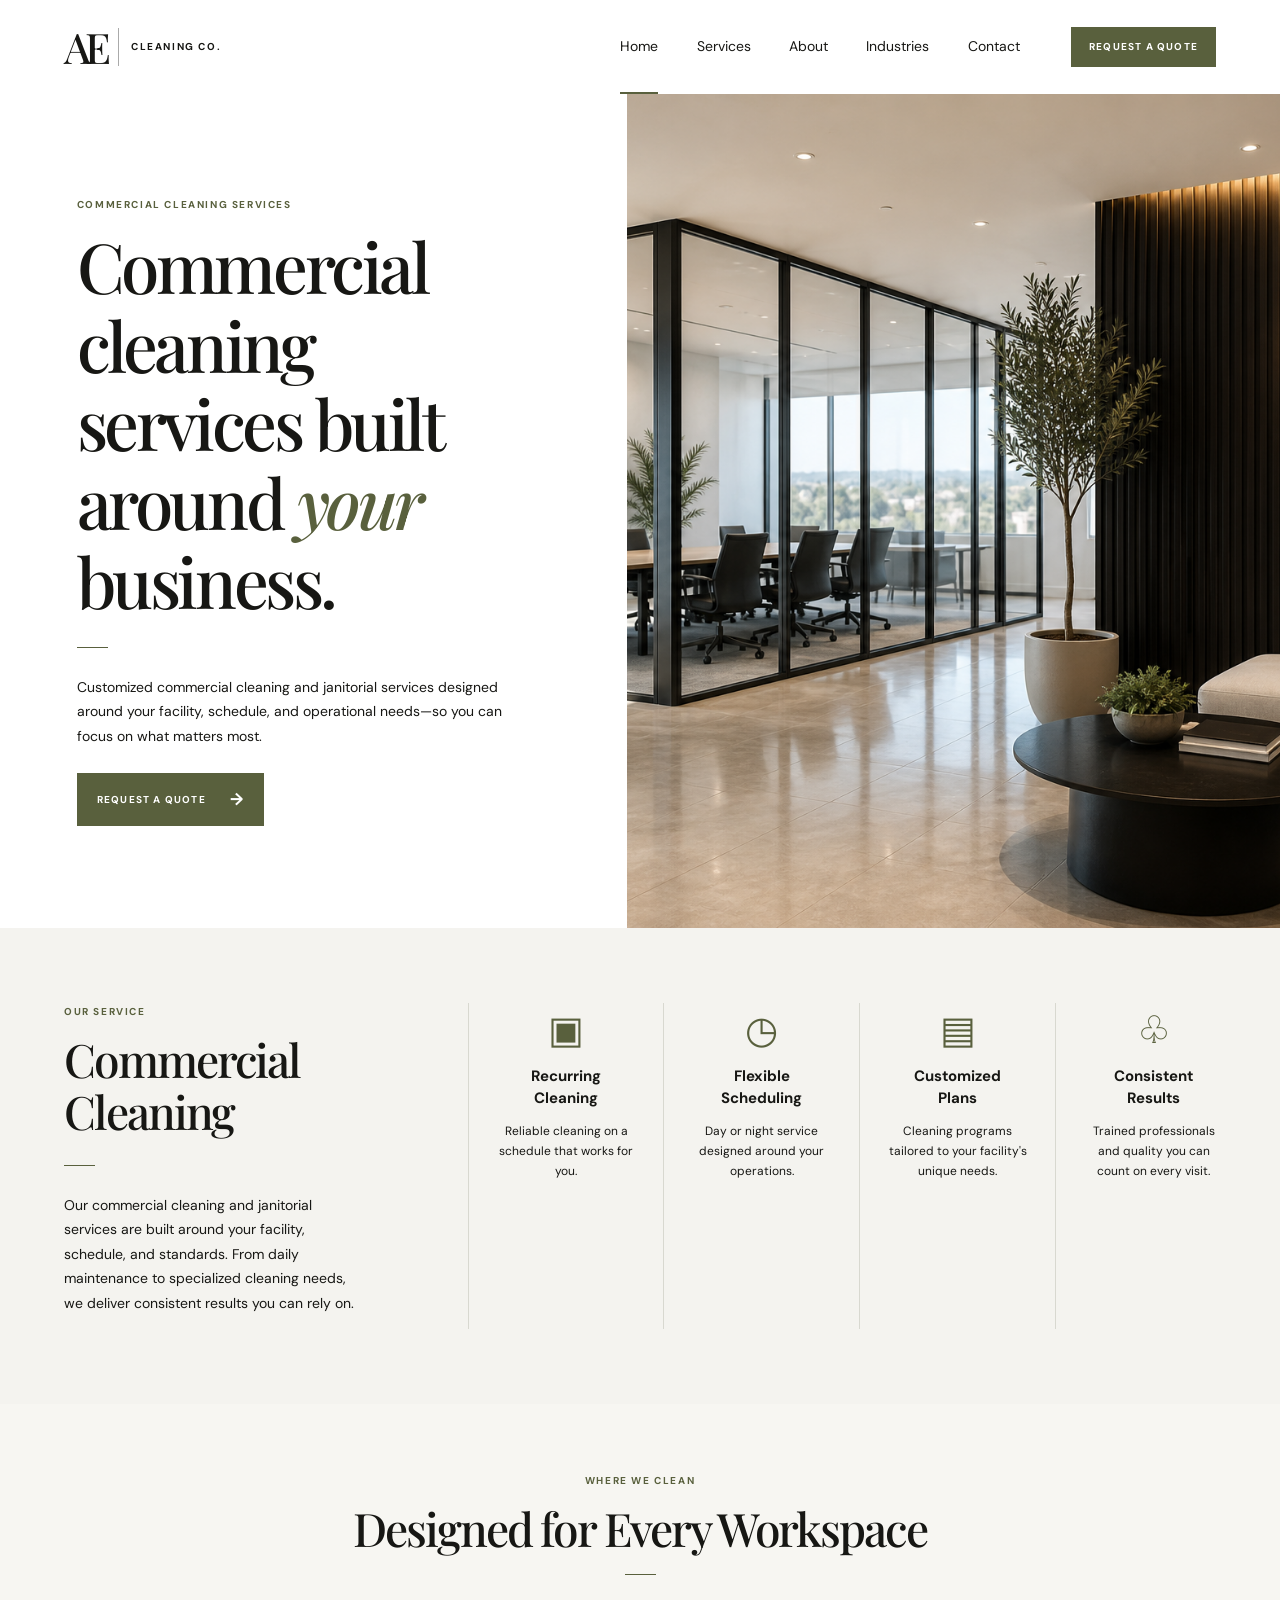
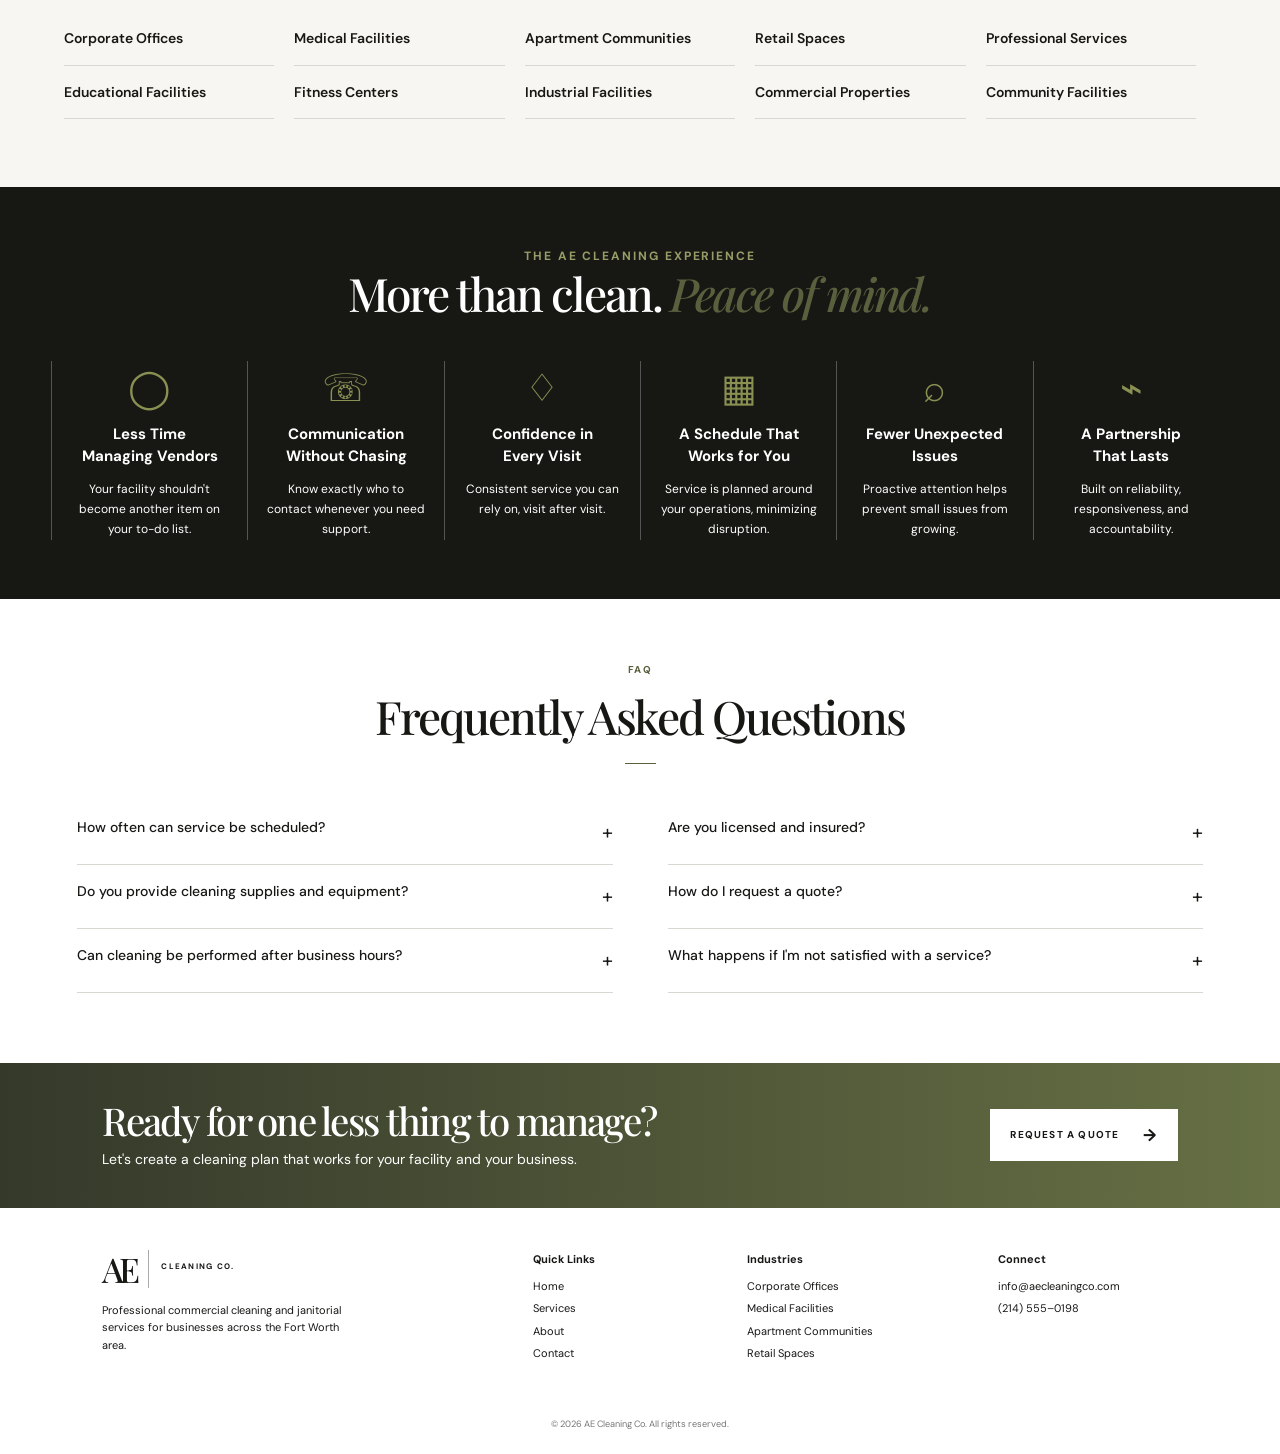
==== index.html @ 771d6fa1 "Create AE Cleaning Co. website" ====
<!doctype html>
<html lang="en">
  <head>
    <meta charset="UTF-8" />
    <meta name="viewport" content="width=device-width, initial-scale=1.0" />
    <meta name="description" content="Professional commercial cleaning services." />
    <title>AE Cleaning Co. | Commercial Cleaning</title>
    <link rel="preconnect" href="https://fonts.googleapis.com" />
    <link rel="preconnect" href="https://fonts.gstatic.com" crossorigin />
    <link href="https://fonts.googleapis.com/css2?family=DM+Sans:wght@400;500;600;700&family=Playfair+Display:ital,wght@0,500;0,600;1,500&display=swap" rel="stylesheet" />
    <link rel="stylesheet" href="styles.css" />
  </head>
  <body>
    <header class="site-header"><a class="brand" href="index.html" aria-label="AE Cleaning Co. home"><strong>AE</strong><span></span><b>CLEANING CO.</b></a><button class="menu-toggle" aria-label="Open menu" aria-expanded="false">Menu</button><nav><a class="active" href="index.html">Home</a><a href="services.html">Services</a><a href="about.html">About</a><a href="industries.html">Industries</a><a href="contact.html">Contact</a></nav><a class="button button-small" href="contact.html">Request a quote</a></header>
    <main>
      <section class="hero"><div class="hero-copy"><p class="eyebrow">Commercial cleaning services</p><h1>Commercial cleaning services built around <em>your</em> business.</h1><i class="rule"></i><p>Customized commercial cleaning and janitorial services designed around your facility, schedule, and operational needs—so you can focus on what matters most.</p><a class="button" href="contact.html">Request a quote <span>→</span></a></div><img src="hero-office.png" alt="Modern clean office reception and meeting room" /></section>
      <section class="service-section"><div class="intro"><p class="eyebrow">Our service</p><h2>Commercial<br />Cleaning</h2><i class="rule"></i><p>Our commercial cleaning and janitorial services are built around your facility, schedule, and standards. From daily maintenance to specialized cleaning needs, we deliver consistent results you can rely on.</p></div><div class="benefits"><article><div class="icon">▣</div><h3>Recurring<br />Cleaning</h3><p>Reliable cleaning on a schedule that works for you.</p></article><article><div class="icon">◷</div><h3>Flexible<br />Scheduling</h3><p>Day or night service designed around your operations.</p></article><article><div class="icon">▤</div><h3>Customized<br />Plans</h3><p>Cleaning programs tailored to your facility's unique needs.</p></article><article><div class="icon">♧</div><h3>Consistent<br />Results</h3><p>Trained professionals and quality you can count on every visit.</p></article></div></section>
      <section class="workspaces"><p class="eyebrow">Where we clean</p><h2>Designed for Every Workspace</h2><i class="rule"></i><div class="industry-grid"><a href="industries.html">Corporate Offices</a><a href="industries.html">Medical Facilities</a><a href="industries.html">Apartment Communities</a><a href="industries.html">Retail Spaces</a><a href="industries.html">Professional Services</a><a href="industries.html">Educational Facilities</a><a href="industries.html">Fitness Centers</a><a href="industries.html">Industrial Facilities</a><a href="industries.html">Commercial Properties</a><a href="industries.html">Community Facilities</a></div></section>
      <section class="experience"><p class="eyebrow">The AE cleaning experience</p><h2>More than clean. <em>Peace of mind.</em></h2><div class="experience-grid"><article><div class="icon">◯</div><h3>Less Time<br />Managing Vendors</h3><p>Your facility shouldn't become another item on your to-do list.</p></article><article><div class="icon">☏</div><h3>Communication<br />Without Chasing</h3><p>Know exactly who to contact whenever you need support.</p></article><article><div class="icon">♢</div><h3>Confidence in<br />Every Visit</h3><p>Consistent service you can rely on, visit after visit.</p></article><article><div class="icon">▦</div><h3>A Schedule That<br />Works for You</h3><p>Service is planned around your operations, minimizing disruption.</p></article><article><div class="icon">⌕</div><h3>Fewer Unexpected<br />Issues</h3><p>Proactive attention helps prevent small issues from growing.</p></article><article><div class="icon">⌁</div><h3>A Partnership<br />That Lasts</h3><p>Built on reliability, responsiveness, and accountability.</p></article></div></section>
      <section class="faq"><p class="eyebrow">FAQ</p><h2>Frequently Asked Questions</h2><i class="rule"></i><div class="faq-grid"><div><details><summary>How often can service be scheduled?<span>+</span></summary><p>We can create a schedule that fits your facility, from daily service to periodic deep cleaning.</p></details><details><summary>Do you provide cleaning supplies and equipment?<span>+</span></summary><p>Yes. We arrive with the supplies and equipment needed for your customized plan.</p></details><details><summary>Can cleaning be performed after business hours?<span>+</span></summary><p>Yes. Flexible scheduling helps minimize disruption to your team and customers.</p></details></div><div><details><summary>Are you licensed and insured?<span>+</span></summary><p>Yes. Your peace of mind and a professional standard of service are priorities.</p></details><details><summary>How do I request a quote?<span>+</span></summary><p>Use the quote button to get in touch. We will learn about your space and service needs.</p></details><details><summary>What happens if I'm not satisfied with a service?<span>+</span></summary><p>Reach out to us promptly so we can make it right.</p></details></div></div></section>
      <section class="cta"><div><h2>Ready for one less thing to manage?</h2><p>Let's create a cleaning plan that works for your facility and your business.</p></div><a class="button button-light" href="contact.html">Request a quote <span>→</span></a></section>
    </main>
    <footer><div class="footer-brand"><a class="brand" href="index.html"><strong>AE</strong><span></span><b>CLEANING CO.</b></a><p>Professional commercial cleaning and janitorial services for businesses across the Fort Worth area.</p></div><div><b>Quick Links</b><a href="index.html">Home</a><a href="services.html">Services</a><a href="about.html">About</a><a href="contact.html">Contact</a></div><div><b>Industries</b><a href="industries.html">Corporate Offices</a><a href="industries.html">Medical Facilities</a><a href="industries.html">Apartment Communities</a><a href="industries.html">Retail Spaces</a></div><div><b>Connect</b><a href="mailto:info@aecleaningco.com">info@aecleaningco.com</a><a href="tel:+12145550198">(214) 555–0198</a></div><small>© 2026 AE Cleaning Co. All rights reserved.</small></footer>
    <script src="script.js"></script>
  </body>
</html>
---- styles.css ----
:root{--ink:#171714;--olive:#59603d;--cream:#f7f6f2;--line:#d8d8d0}*{box-sizing:border-box}body{margin:0;color:var(--ink);background:var(--cream);font-family:"DM Sans",sans-serif;font-size:14px;line-height:1.75}a{color:inherit;text-decoration:none}h1,h2{font-family:"Playfair Display",serif;font-weight:500;line-height:1.14;margin:0}h1{font-size:clamp(3rem,5.4vw,5.4rem);letter-spacing:-.05em}h2{font-size:clamp(2.2rem,3.6vw,4rem);letter-spacing:-.045em}h1 em,h2 em{color:var(--olive);font-weight:500}.site-header{height:94px;display:flex;align-items:center;gap:clamp(25px,4vw,75px);padding:0 5%;background:#fff;position:relative;z-index:4}.brand{display:flex;align-items:center;gap:12px;white-space:nowrap}.brand strong{font:500 42px/1 "Playfair Display",serif;letter-spacing:-.12em}.brand span{height:38px;border-left:1px solid #aaa}.brand b{font-size:10px;letter-spacing:.16em}.site-header nav{display:flex;align-self:stretch;align-items:center;gap:clamp(18px,3vw,45px);margin-left:auto}.site-header nav a{height:100%;display:flex;align-items:center;border-bottom:2px solid transparent}.site-header nav a:hover,.site-header nav .active{border-color:var(--olive)}.button{display:inline-flex;align-items:center;gap:24px;background:var(--olive);color:#fff;text-transform:uppercase;font-size:10px;font-weight:700;letter-spacing:.12em;padding:16px 20px;line-height:1.2}.button:hover{background:#41472c}.button span{font-size:17px}.button-small{padding:14px 18px;white-space:nowrap}.menu-toggle{display:none}.hero{display:grid;grid-template-columns:49% 51%;min-height:590px;background:#fff}.hero-copy{padding:clamp(60px,8vw,140px) clamp(30px,6vw,96px);align-self:center}.eyebrow{margin:0 0 12px;text-transform:uppercase;color:var(--olive);letter-spacing:.16em;font-size:10px;font-weight:700}.hero-copy>p:not(.eyebrow){max-width:460px;margin:25px 0}.hero img{height:100%;width:100%;object-fit:cover}.rule{display:block;width:31px;border-top:1px solid var(--olive);margin:27px 0}.service-section{display:grid;grid-template-columns:32% 68%;gap:35px;padding:75px 5%;background:#f4f3ef}.intro h2{margin-top:5px}.intro>p:not(.eyebrow){max-width:300px}.benefits{display:grid;grid-template-columns:repeat(4,1fr)}.benefits article,.experience article{padding:0 27px;text-align:center;border-left:1px solid var(--line)}.icon{font-size:38px;line-height:1;color:var(--olive);margin:8px auto 17px}.benefits h3,.experience h3{font-size:15px;line-height:1.45;margin:0 0 11px}.benefits p,.experience p{font-size:12px;line-height:1.7;margin:0}.workspaces{text-align:center;padding:68px 5%}.workspaces .rule,.faq .rule{margin:20px auto 37px}.industry-grid{display:grid;grid-template-columns:repeat(5,1fr);text-align:left}.industry-grid a{font-weight:600;padding:14px 0;border-bottom:1px solid var(--line);margin-right:20px}.experience{background:#171714;color:#fff;text-align:center;padding:59px 4%}.experience .eyebrow{color:#989d68}.experience h2{margin-bottom:42px}.experience-grid{display:grid;grid-template-columns:repeat(6,1fr)}.experience article{border-color:#555;padding:0 18px}.experience .icon{color:#899052}.faq{padding:62px 6% 70px;text-align:center;background:#fff}.faq-grid{display:grid;grid-template-columns:1fr 1fr;gap:55px;text-align:left;max-width:1200px;margin:auto}.faq details{border-bottom:1px solid var(--line);padding:14px 0}.faq summary{cursor:pointer;list-style:none;font-weight:500;display:flex;justify-content:space-between;gap:15px}.faq summary::-webkit-details-marker{display:none}.faq summary span{font-size:20px;font-weight:400}.faq details[open] summary span{transform:rotate(45deg)}.faq details p{margin:10px 0 0;font-size:13px}.cta{min-height:145px;padding:30px 8%;display:flex;align-items:center;justify-content:space-between;gap:25px;background:linear-gradient(90deg,#34392a,#667044);color:#fff}.cta h2{font-size:clamp(1.8rem,3vw,3rem)}.cta p{margin:5px 0 0}.button-light{background:#fff;color:var(--ink)}footer{background:#fff;display:grid;grid-template-columns:2.2fr 1fr 1.2fr 1fr;gap:35px;padding:42px 8% 22px;font-size:11px}footer .brand{margin-bottom:14px}footer .brand strong{font-size:34px}footer .brand b{font-size:8px}footer p{max-width:250px;line-height:1.6;margin:0}footer>div:not(.footer-brand){display:flex;flex-direction:column;gap:3px}footer b{font-size:11px;margin-bottom:5px}footer a:hover{text-decoration:underline}footer small{grid-column:1/-1;text-align:center;margin-top:18px;color:#777}@media(max-width:850px){.site-header{height:75px;padding:0 5%;justify-content:space-between;gap:10px}.site-header nav,.site-header>.button{display:none}.menu-toggle{display:block;border:0;background:none;font:600 12px "DM Sans";text-transform:uppercase;letter-spacing:.1em}.site-header.open nav{display:flex;position:absolute;top:75px;left:0;right:0;height:auto;flex-direction:column;align-items:stretch;gap:0;background:#fff;padding:15px 5%;box-shadow:0 8px 14px #0001}.site-header.open nav a{height:auto;padding:10px 0}.hero{grid-template-columns:1fr}.hero-copy{padding:65px 8%}.hero img{height:400px}.service-section{grid-template-columns:1fr;padding:55px 8%}.benefits{grid-template-columns:repeat(2,1fr);gap:30px}.benefits article:nth-child(odd){border-left:0}.industry-grid{grid-template-columns:repeat(2,1fr)}.industry-grid a{margin:0 12px}.experience-grid{grid-template-columns:repeat(2,1fr);gap:30px}.experience article:nth-child(odd){border-left:0}.faq-grid{grid-template-columns:1fr;gap:0}.cta{align-items:flex-start;flex-direction:column}footer{grid-template-columns:repeat(2,1fr)}.footer-brand{grid-column:1/-1}}@media(max-width:440px){h1{font-size:2.7rem}.brand strong{font-size:35px}.brand b{font-size:8px}.benefits,.experience-grid{grid-template-columns:1fr}.benefits article,.experience article{border-left:0;border-top:1px solid var(--line);padding-top:22px}.benefits article:first-child,.experience article:first-child{border-top:0}.industry-grid{grid-template-columns:1fr}footer{grid-template-columns:1fr}.cta{padding:36px 8%}}
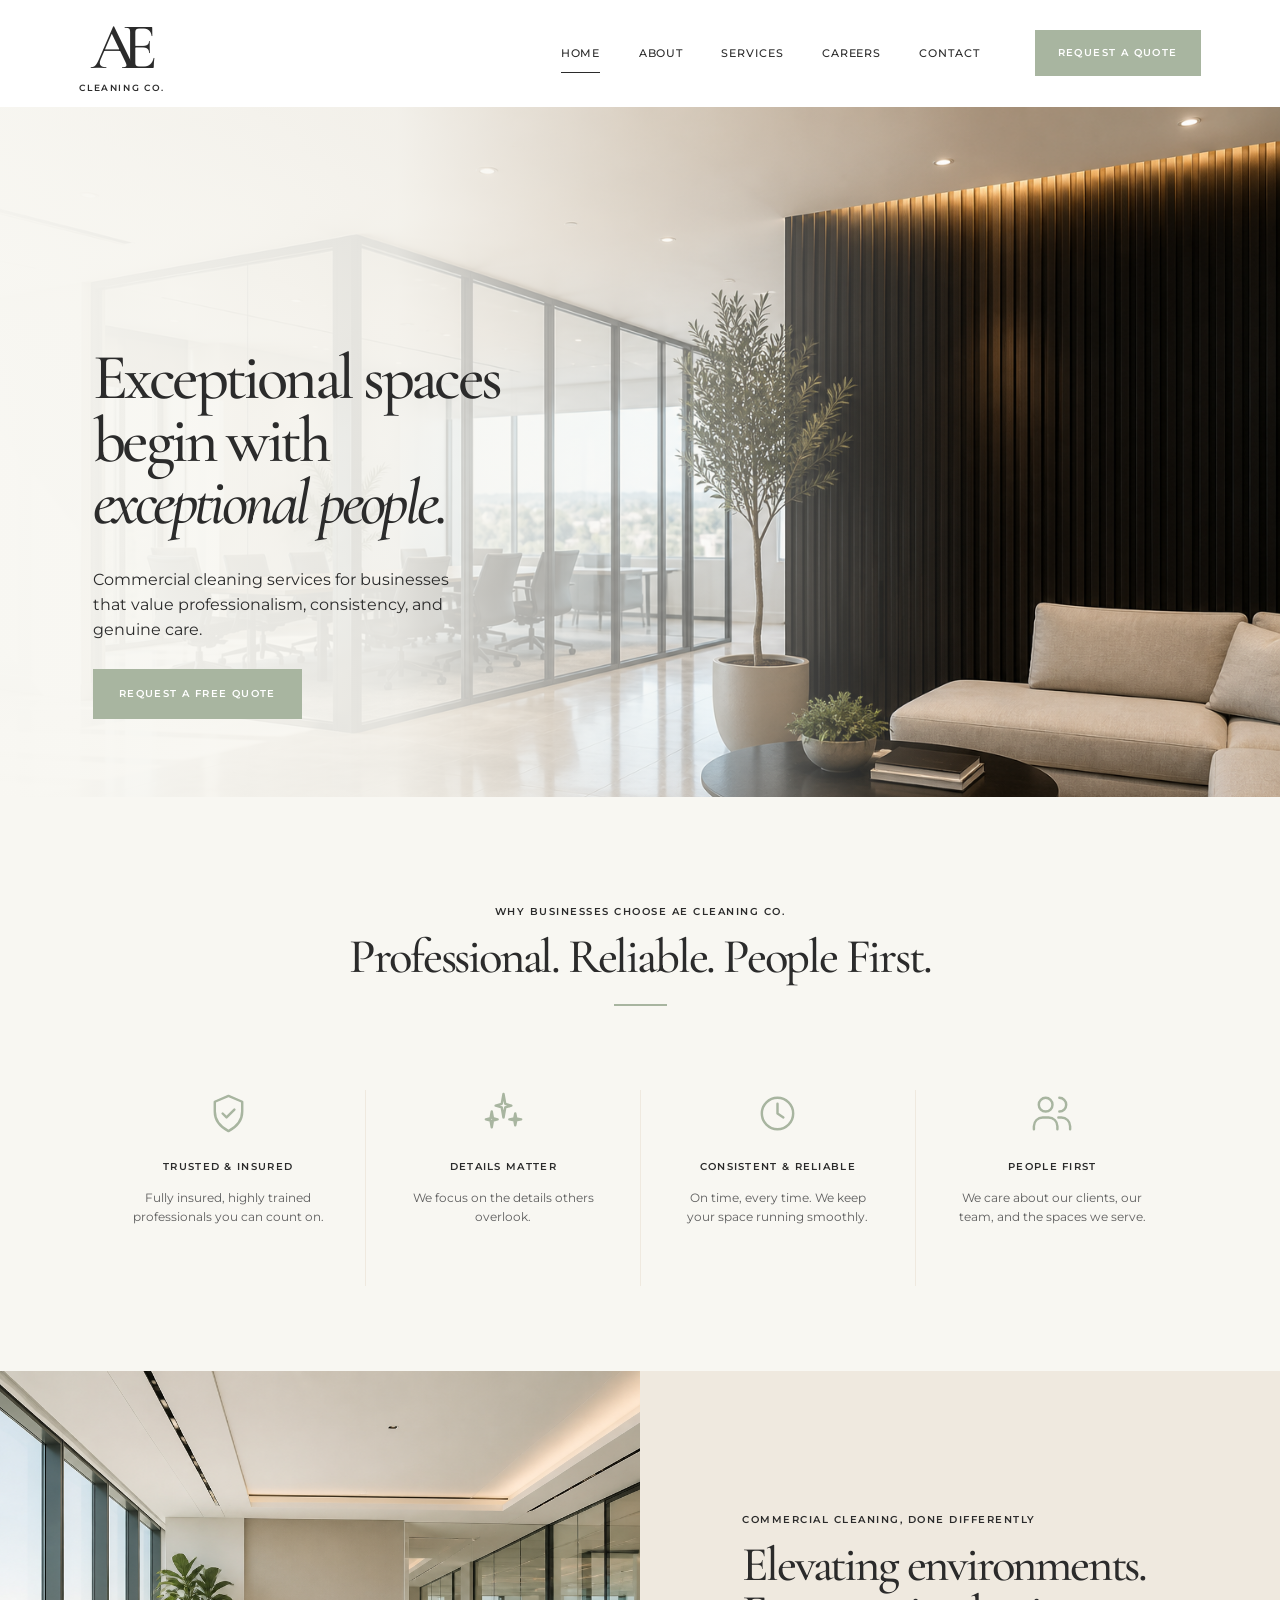
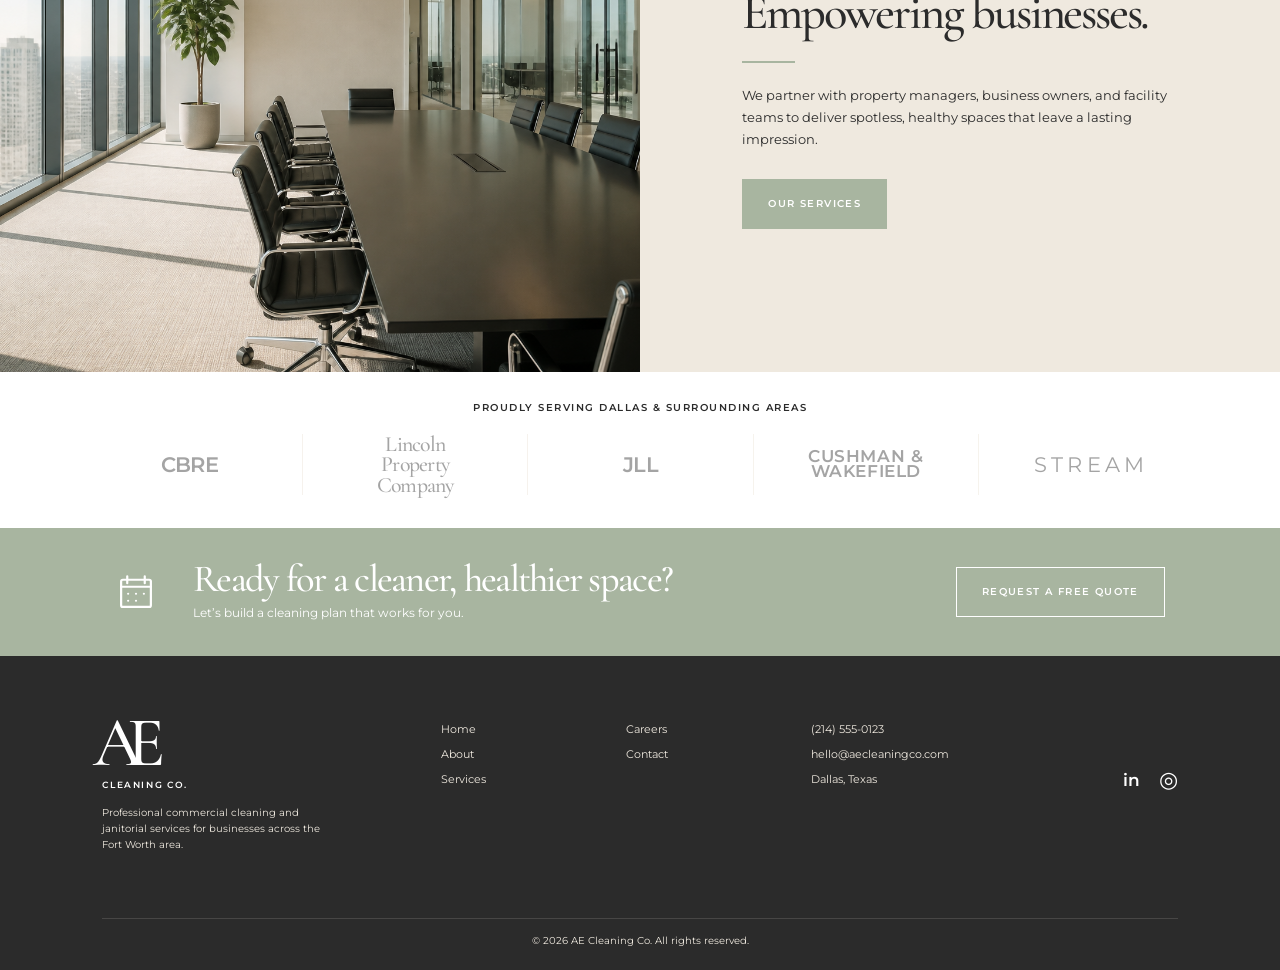
==== commit c1110fbd: "Publish AE Cleaning Co. website updates" ====
--- a/index.html
+++ b/index.html
@@ -3,24 +3,132 @@
   <head>
     <meta charset="UTF-8" />
     <meta name="viewport" content="width=device-width, initial-scale=1.0" />
-    <meta name="description" content="Professional commercial cleaning services." />
-    <title>AE Cleaning Co. | Commercial Cleaning</title>
+    <meta name="description" content="Commercial Cleaning and janitorial services for professional business spaces." />
+    <title>Commercial Cleaning | AE Cleaning Co.</title>
     <link rel="preconnect" href="https://fonts.googleapis.com" />
     <link rel="preconnect" href="https://fonts.gstatic.com" crossorigin />
-    <link href="https://fonts.googleapis.com/css2?family=DM+Sans:wght@400;500;600;700&family=Playfair+Display:ital,wght@0,500;0,600;1,500&display=swap" rel="stylesheet" />
+    <link href="https://fonts.googleapis.com/css2?family=Cormorant+Garamond:ital,wght@0,500;0,600;1,500;1,600&family=Montserrat:wght@400;500;600;700&display=swap" rel="stylesheet" />
     <link rel="stylesheet" href="styles.css" />
   </head>
   <body>
-    <header class="site-header"><a class="brand" href="index.html" aria-label="AE Cleaning Co. home"><strong>AE</strong><span></span><b>CLEANING CO.</b></a><button class="menu-toggle" aria-label="Open menu" aria-expanded="false">Menu</button><nav><a class="active" href="index.html">Home</a><a href="services.html">Services</a><a href="about.html">About</a><a href="industries.html">Industries</a><a href="contact.html">Contact</a></nav><a class="button button-small" href="contact.html">Request a quote</a></header>
+    <header class="site-header">
+      <a class="brand" href="index.html" aria-label="AE Cleaning Co. home">
+        <span class="brand-mark">AE</span>
+        <span class="brand-name">Cleaning Co.</span>
+      </a>
+      <button class="menu-toggle" aria-label="Open menu" aria-expanded="false">Menu</button>
+      <nav aria-label="Primary navigation">
+        <a class="active" href="index.html">Home</a>
+        <a href="about.html">About</a>
+        <a href="services.html">Services</a>
+        <a href="careers.html">Careers</a>
+        <a href="contact.html">Contact</a>
+      </nav>
+      <a class="button button-small" href="contact.html">Request a quote</a>
+    </header>
+
     <main>
-      <section class="hero"><div class="hero-copy"><p class="eyebrow">Commercial cleaning services</p><h1>Commercial cleaning services built around <em>your</em> business.</h1><i class="rule"></i><p>Customized commercial cleaning and janitorial services designed around your facility, schedule, and operational needs—so you can focus on what matters most.</p><a class="button" href="contact.html">Request a quote <span>→</span></a></div><img src="hero-office.png" alt="Modern clean office reception and meeting room" /></section>
-      <section class="service-section"><div class="intro"><p class="eyebrow">Our service</p><h2>Commercial<br />Cleaning</h2><i class="rule"></i><p>Our commercial cleaning and janitorial services are built around your facility, schedule, and standards. From daily maintenance to specialized cleaning needs, we deliver consistent results you can rely on.</p></div><div class="benefits"><article><div class="icon">▣</div><h3>Recurring<br />Cleaning</h3><p>Reliable cleaning on a schedule that works for you.</p></article><article><div class="icon">◷</div><h3>Flexible<br />Scheduling</h3><p>Day or night service designed around your operations.</p></article><article><div class="icon">▤</div><h3>Customized<br />Plans</h3><p>Cleaning programs tailored to your facility's unique needs.</p></article><article><div class="icon">♧</div><h3>Consistent<br />Results</h3><p>Trained professionals and quality you can count on every visit.</p></article></div></section>
-      <section class="workspaces"><p class="eyebrow">Where we clean</p><h2>Designed for Every Workspace</h2><i class="rule"></i><div class="industry-grid"><a href="industries.html">Corporate Offices</a><a href="industries.html">Medical Facilities</a><a href="industries.html">Apartment Communities</a><a href="industries.html">Retail Spaces</a><a href="industries.html">Professional Services</a><a href="industries.html">Educational Facilities</a><a href="industries.html">Fitness Centers</a><a href="industries.html">Industrial Facilities</a><a href="industries.html">Commercial Properties</a><a href="industries.html">Community Facilities</a></div></section>
-      <section class="experience"><p class="eyebrow">The AE cleaning experience</p><h2>More than clean. <em>Peace of mind.</em></h2><div class="experience-grid"><article><div class="icon">◯</div><h3>Less Time<br />Managing Vendors</h3><p>Your facility shouldn't become another item on your to-do list.</p></article><article><div class="icon">☏</div><h3>Communication<br />Without Chasing</h3><p>Know exactly who to contact whenever you need support.</p></article><article><div class="icon">♢</div><h3>Confidence in<br />Every Visit</h3><p>Consistent service you can rely on, visit after visit.</p></article><article><div class="icon">▦</div><h3>A Schedule That<br />Works for You</h3><p>Service is planned around your operations, minimizing disruption.</p></article><article><div class="icon">⌕</div><h3>Fewer Unexpected<br />Issues</h3><p>Proactive attention helps prevent small issues from growing.</p></article><article><div class="icon">⌁</div><h3>A Partnership<br />That Lasts</h3><p>Built on reliability, responsiveness, and accountability.</p></article></div></section>
-      <section class="faq"><p class="eyebrow">FAQ</p><h2>Frequently Asked Questions</h2><i class="rule"></i><div class="faq-grid"><div><details><summary>How often can service be scheduled?<span>+</span></summary><p>We can create a schedule that fits your facility, from daily service to periodic deep cleaning.</p></details><details><summary>Do you provide cleaning supplies and equipment?<span>+</span></summary><p>Yes. We arrive with the supplies and equipment needed for your customized plan.</p></details><details><summary>Can cleaning be performed after business hours?<span>+</span></summary><p>Yes. Flexible scheduling helps minimize disruption to your team and customers.</p></details></div><div><details><summary>Are you licensed and insured?<span>+</span></summary><p>Yes. Your peace of mind and a professional standard of service are priorities.</p></details><details><summary>How do I request a quote?<span>+</span></summary><p>Use the quote button to get in touch. We will learn about your space and service needs.</p></details><details><summary>What happens if I'm not satisfied with a service?<span>+</span></summary><p>Reach out to us promptly so we can make it right.</p></details></div></div></section>
-      <section class="cta"><div><h2>Ready for one less thing to manage?</h2><p>Let's create a cleaning plan that works for your facility and your business.</p></div><a class="button button-light" href="contact.html">Request a quote <span>→</span></a></section>
+      <section class="hero" aria-labelledby="hero-heading">
+        <img class="hero-image" src="hero-office.png" alt="Modern clean office reception and meeting room" fetchpriority="high" />
+        <div class="hero-shade" aria-hidden="true"></div>
+        <div class="hero-copy">
+          <h1 id="hero-heading">Exceptional spaces<br />begin with<br /><em>exceptional people.</em></h1>
+          <p>Commercial cleaning services for businesses that value professionalism, consistency, and genuine care.</p>
+          <a class="button" href="contact.html">Request a free quote</a>
+        </div>
+      </section>
+
+      <section class="value-section" aria-labelledby="values-heading">
+        <div class="section-intro">
+          <p class="eyebrow">Why businesses choose AE Cleaning Co.</p>
+          <h2 id="values-heading">Professional. Reliable. People First.</h2>
+          <i class="rule" aria-hidden="true"></i>
+        </div>
+        <div class="value-grid">
+          <article>
+            <svg class="feature-icon" viewBox="0 0 24 24" aria-hidden="true"><path d="M12 3 5 6v5c0 4.6 3 7.9 7 10 4-2.1 7-5.4 7-10V6l-7-3Z" /><path d="m9 12 2 2 4-4" /></svg>
+            <h3>Trusted &amp; Insured</h3>
+            <p>Fully insured, highly trained professionals you can count on.</p>
+          </article>
+          <article>
+            <svg class="feature-icon" viewBox="0 0 24 24" aria-hidden="true"><path d="m12 2 .9 5.1L16 8l-3.1.9L12 14l-.9-5.1L8 8l3.1-.9L12 2Z" /><path d="m6 11 .6 3.4L9 15l-2.4.6L6 19l-.6-3.4L3 15l2.4-.6L6 11Z" /><path d="m18 12 .5 2.5L21 15l-2.5.5L18 18l-.5-2.5L15 15l2.5-.5L18 12Z" /></svg>
+            <h3>Details Matter</h3>
+            <p>We focus on the details others overlook.</p>
+          </article>
+          <article>
+            <svg class="feature-icon" viewBox="0 0 24 24" aria-hidden="true"><circle cx="12" cy="12" r="8" /><path d="M12 7v5l3 2" /></svg>
+            <h3>Consistent &amp; Reliable</h3>
+            <p>On time, every time. We keep your space running smoothly.</p>
+          </article>
+          <article>
+            <svg class="feature-icon" viewBox="0 0 24 24" aria-hidden="true"><path d="M8.5 11a3.5 3.5 0 1 0 0-7 3.5 3.5 0 0 0 0 7Z" /><path d="M15.5 11a3.5 3.5 0 1 0 0-7" /><path d="M2.5 20v-1.5A4.5 4.5 0 0 1 7 14h3a4.5 4.5 0 0 1 4.5 4.5V20" /><path d="M15 14h1.5a4.5 4.5 0 0 1 4.5 4.5V20" /></svg>
+            <h3>People First</h3>
+            <p>We care about our clients, our team, and the spaces we serve.</p>
+          </article>
+        </div>
+      </section>
+
+      <section class="editorial-section" aria-labelledby="editorial-heading">
+        <img src="conference-room.png" alt="Bright modern office conference room" loading="lazy" />
+        <div class="editorial-copy">
+          <p class="eyebrow">Commercial Cleaning, Done Differently</p>
+          <h2 id="editorial-heading">Elevating environments.<br />Empowering businesses.</h2>
+          <i class="rule" aria-hidden="true"></i>
+          <p>We partner with property managers, business owners, and facility teams to deliver spotless, healthy spaces that leave a lasting impression.</p>
+          <a class="button" href="services.html">Our services</a>
+        </div>
+      </section>
+
+      <section class="service-area" aria-labelledby="service-area-heading">
+        <p class="eyebrow" id="service-area-heading">Proudly serving Dallas &amp; surrounding areas</p>
+        <div class="client-list" aria-label="Commercial property partners">
+          <span>CBRE</span>
+          <span>Lincoln<br />Property<br />Company</span>
+          <span>JLL</span>
+          <span>Cushman &amp;<br />Wakefield</span>
+          <span>Stream</span>
+        </div>
+      </section>
+
+      <section class="cta" aria-labelledby="cta-heading">
+        <svg class="cta-icon" viewBox="0 0 24 24" aria-hidden="true"><rect x="3.5" y="5" width="17" height="15.5" rx="1" /><path d="M7 3v4M17 3v4M3.5 9h17M7.5 13h.01M12 13h.01M16.5 13h.01M7.5 17h.01M12 17h.01" /></svg>
+        <div>
+          <h2 id="cta-heading">Ready for a cleaner, healthier space?</h2>
+          <p>Let’s build a cleaning plan that works for you.</p>
+        </div>
+        <a class="button button-outline" href="contact.html">Request a free quote</a>
+      </section>
     </main>
-    <footer><div class="footer-brand"><a class="brand" href="index.html"><strong>AE</strong><span></span><b>CLEANING CO.</b></a><p>Professional commercial cleaning and janitorial services for businesses across the Fort Worth area.</p></div><div><b>Quick Links</b><a href="index.html">Home</a><a href="services.html">Services</a><a href="about.html">About</a><a href="contact.html">Contact</a></div><div><b>Industries</b><a href="industries.html">Corporate Offices</a><a href="industries.html">Medical Facilities</a><a href="industries.html">Apartment Communities</a><a href="industries.html">Retail Spaces</a></div><div><b>Connect</b><a href="mailto:info@aecleaningco.com">info@aecleaningco.com</a><a href="tel:+12145550198">(214) 555–0198</a></div><small>© 2026 AE Cleaning Co. All rights reserved.</small></footer>
+
+    <footer>
+      <div class="footer-brand">
+        <a class="brand" href="index.html" aria-label="AE Cleaning Co. home">
+          <span class="brand-mark">AE</span>
+          <span class="brand-name">Cleaning Co.</span>
+        </a>
+        <p>Professional commercial cleaning and janitorial services for businesses across the Fort Worth area.</p>
+      </div>
+      <div class="footer-links">
+        <a href="index.html">Home</a>
+        <a href="about.html">About</a>
+        <a href="services.html">Services</a>
+      </div>
+      <div class="footer-links">
+        <a href="careers.html">Careers</a>
+        <a href="contact.html">Contact</a>
+      </div>
+      <address>
+        <a href="tel:+12145550123">(214) 555-0123</a>
+        <a href="mailto:hello@aecleaningco.com">hello@aecleaningco.com</a>
+        <span>Dallas, Texas</span>
+      </address>
+      <div class="socials" aria-label="Social media">
+        <span aria-label="LinkedIn">in</span>
+        <span aria-label="Instagram">◎</span>
+      </div>
+      <small>© 2026 AE Cleaning Co. All rights reserved.</small>
+    </footer>
+
     <script src="script.js"></script>
   </body>
 </html>
--- a/styles.css
+++ b/styles.css
@@ -1 +1,373 @@
-:root{--ink:#171714;--olive:#59603d;--cream:#f7f6f2;--line:#d8d8d0}*{box-sizing:border-box}body{margin:0;color:var(--ink);background:var(--cream);font-family:"DM Sans",sans-serif;font-size:14px;line-height:1.75}a{color:inherit;text-decoration:none}h1,h2{font-family:"Playfair Display",serif;font-weight:500;line-height:1.14;margin:0}h1{font-size:clamp(3rem,5.4vw,5.4rem);letter-spacing:-.05em}h2{font-size:clamp(2.2rem,3.6vw,4rem);letter-spacing:-.045em}h1 em,h2 em{color:var(--olive);font-weight:500}.site-header{height:94px;display:flex;align-items:center;gap:clamp(25px,4vw,75px);padding:0 5%;background:#fff;position:relative;z-index:4}.brand{display:flex;align-items:center;gap:12px;white-space:nowrap}.brand strong{font:500 42px/1 "Playfair Display",serif;letter-spacing:-.12em}.brand span{height:38px;border-left:1px solid #aaa}.brand b{font-size:10px;letter-spacing:.16em}.site-header nav{display:flex;align-self:stretch;align-items:center;gap:clamp(18px,3vw,45px);margin-left:auto}.site-header nav a{height:100%;display:flex;align-items:center;border-bottom:2px solid transparent}.site-header nav a:hover,.site-header nav .active{border-color:var(--olive)}.button{display:inline-flex;align-items:center;gap:24px;background:var(--olive);color:#fff;text-transform:uppercase;font-size:10px;font-weight:700;letter-spacing:.12em;padding:16px 20px;line-height:1.2}.button:hover{background:#41472c}.button span{font-size:17px}.button-small{padding:14px 18px;white-space:nowrap}.menu-toggle{display:none}.hero{display:grid;grid-template-columns:49% 51%;min-height:590px;background:#fff}.hero-copy{padding:clamp(60px,8vw,140px) clamp(30px,6vw,96px);align-self:center}.eyebrow{margin:0 0 12px;text-transform:uppercase;color:var(--olive);letter-spacing:.16em;font-size:10px;font-weight:700}.hero-copy>p:not(.eyebrow){max-width:460px;margin:25px 0}.hero img{height:100%;width:100%;object-fit:cover}.rule{display:block;width:31px;border-top:1px solid var(--olive);margin:27px 0}.service-section{display:grid;grid-template-columns:32% 68%;gap:35px;padding:75px 5%;background:#f4f3ef}.intro h2{margin-top:5px}.intro>p:not(.eyebrow){max-width:300px}.benefits{display:grid;grid-template-columns:repeat(4,1fr)}.benefits article,.experience article{padding:0 27px;text-align:center;border-left:1px solid var(--line)}.icon{font-size:38px;line-height:1;color:var(--olive);margin:8px auto 17px}.benefits h3,.experience h3{font-size:15px;line-height:1.45;margin:0 0 11px}.benefits p,.experience p{font-size:12px;line-height:1.7;margin:0}.workspaces{text-align:center;padding:68px 5%}.workspaces .rule,.faq .rule{margin:20px auto 37px}.industry-grid{display:grid;grid-template-columns:repeat(5,1fr);text-align:left}.industry-grid a{font-weight:600;padding:14px 0;border-bottom:1px solid var(--line);margin-right:20px}.experience{background:#171714;color:#fff;text-align:center;padding:59px 4%}.experience .eyebrow{color:#989d68}.experience h2{margin-bottom:42px}.experience-grid{display:grid;grid-template-columns:repeat(6,1fr)}.experience article{border-color:#555;padding:0 18px}.experience .icon{color:#899052}.faq{padding:62px 6% 70px;text-align:center;background:#fff}.faq-grid{display:grid;grid-template-columns:1fr 1fr;gap:55px;text-align:left;max-width:1200px;margin:auto}.faq details{border-bottom:1px solid var(--line);padding:14px 0}.faq summary{cursor:pointer;list-style:none;font-weight:500;display:flex;justify-content:space-between;gap:15px}.faq summary::-webkit-details-marker{display:none}.faq summary span{font-size:20px;font-weight:400}.faq details[open] summary span{transform:rotate(45deg)}.faq details p{margin:10px 0 0;font-size:13px}.cta{min-height:145px;padding:30px 8%;display:flex;align-items:center;justify-content:space-between;gap:25px;background:linear-gradient(90deg,#34392a,#667044);color:#fff}.cta h2{font-size:clamp(1.8rem,3vw,3rem)}.cta p{margin:5px 0 0}.button-light{background:#fff;color:var(--ink)}footer{background:#fff;display:grid;grid-template-columns:2.2fr 1fr 1.2fr 1fr;gap:35px;padding:42px 8% 22px;font-size:11px}footer .brand{margin-bottom:14px}footer .brand strong{font-size:34px}footer .brand b{font-size:8px}footer p{max-width:250px;line-height:1.6;margin:0}footer>div:not(.footer-brand){display:flex;flex-direction:column;gap:3px}footer b{font-size:11px;margin-bottom:5px}footer a:hover{text-decoration:underline}footer small{grid-column:1/-1;text-align:center;margin-top:18px;color:#777}@media(max-width:850px){.site-header{height:75px;padding:0 5%;justify-content:space-between;gap:10px}.site-header nav,.site-header>.button{display:none}.menu-toggle{display:block;border:0;background:none;font:600 12px "DM Sans";text-transform:uppercase;letter-spacing:.1em}.site-header.open nav{display:flex;position:absolute;top:75px;left:0;right:0;height:auto;flex-direction:column;align-items:stretch;gap:0;background:#fff;padding:15px 5%;box-shadow:0 8px 14px #0001}.site-header.open nav a{height:auto;padding:10px 0}.hero{grid-template-columns:1fr}.hero-copy{padding:65px 8%}.hero img{height:400px}.service-section{grid-template-columns:1fr;padding:55px 8%}.benefits{grid-template-columns:repeat(2,1fr);gap:30px}.benefits article:nth-child(odd){border-left:0}.industry-grid{grid-template-columns:repeat(2,1fr)}.industry-grid a{margin:0 12px}.experience-grid{grid-template-columns:repeat(2,1fr);gap:30px}.experience article:nth-child(odd){border-left:0}.faq-grid{grid-template-columns:1fr;gap:0}.cta{align-items:flex-start;flex-direction:column}footer{grid-template-columns:repeat(2,1fr)}.footer-brand{grid-column:1/-1}}@media(max-width:440px){h1{font-size:2.7rem}.brand strong{font-size:35px}.brand b{font-size:8px}.benefits,.experience-grid{grid-template-columns:1fr}.benefits article,.experience article{border-left:0;border-top:1px solid var(--line);padding-top:22px}.benefits article:first-child,.experience article:first-child{border-top:0}.industry-grid{grid-template-columns:1fr}footer{grid-template-columns:1fr}.cta{padding:36px 8%}}
+:root {
+  --background: #F8F7F2;
+  --secondary: #EFE9DF;
+  --white: #FFFFFF;
+  --heading: #2B2B2B;
+  --body: #5E5E5E;
+  --accent: #A8B5A0;
+}
+
+* { box-sizing: border-box; }
+
+html { scroll-behavior: smooth; }
+
+body {
+  margin: 0;
+  color: var(--body);
+  background: var(--background);
+  font-family: "Montserrat", sans-serif;
+  font-size: 14px;
+  line-height: 1.65;
+}
+
+a { color: inherit; text-decoration: none; }
+
+h1,
+h2,
+h3 {
+  margin: 0;
+  color: var(--heading);
+  font-family: "Cormorant Garamond", serif;
+  font-weight: 500;
+  line-height: .97;
+}
+
+h1 { font-size: clamp(3.25rem, 5.05vw, 5.5rem); letter-spacing: -.055em; }
+h2 { font-size: clamp(2.5rem, 3.8vw, 4.6rem); letter-spacing: -.045em; }
+h3 { font-size: 1.25rem; letter-spacing: -.018em; }
+
+h1 em,
+h2 em { font-weight: 500; }
+
+.site-header {
+  position: relative;
+  z-index: 5;
+  display: flex;
+  align-items: center;
+  min-height: 96px;
+  padding: 15px clamp(24px, 6.2vw, 100px);
+  gap: clamp(22px, 4.3vw, 76px);
+  background: var(--white);
+}
+
+.brand {
+  display: inline-flex;
+  flex-direction: column;
+  align-items: center;
+  flex: 0 0 auto;
+  color: var(--heading);
+  line-height: 1;
+  text-transform: uppercase;
+}
+
+.brand-mark {
+  display: block;
+  margin-left: -.14em;
+  font-family: "Cormorant Garamond", serif;
+  font-size: 4.1rem;
+  font-weight: 500;
+  letter-spacing: -.22em;
+}
+
+.brand-name {
+  margin-top: 2px;
+  font-size: 9px;
+  font-weight: 600;
+  letter-spacing: .18em;
+}
+
+.site-header nav {
+  display: flex;
+  align-self: stretch;
+  align-items: center;
+  gap: clamp(20px, 3vw, 48px);
+  margin-left: auto;
+}
+
+.site-header nav a {
+  position: relative;
+  display: inline-flex;
+  align-items: center;
+  height: 100%;
+  color: var(--heading);
+  font-size: 11px;
+  font-weight: 500;
+  letter-spacing: .08em;
+  text-transform: uppercase;
+}
+
+.site-header nav a::after {
+  position: absolute;
+  right: 0;
+  bottom: 19px;
+  left: 0;
+  height: 1px;
+  background: var(--heading);
+  content: "";
+  opacity: 0;
+  transform: scaleX(.55);
+  transition: opacity .2s ease, transform .2s ease;
+}
+
+.site-header nav a:hover::after,
+.site-header nav .active::after { opacity: 1; transform: scaleX(1); }
+
+.button {
+  display: inline-flex;
+  align-items: center;
+  justify-content: center;
+  min-height: 50px;
+  padding: 14px 25px;
+  border: 1px solid var(--accent);
+  background: var(--accent);
+  color: var(--white);
+  font-size: 10px;
+  font-weight: 600;
+  letter-spacing: .14em;
+  line-height: 1.2;
+  text-align: center;
+  text-transform: uppercase;
+  transition: background .2s ease, border-color .2s ease, color .2s ease;
+}
+
+.button:hover {
+  border-color: var(--heading);
+  background: var(--heading);
+}
+
+.button-small {
+  min-height: 46px;
+  padding: 13px 22px;
+  white-space: nowrap;
+}
+
+.menu-toggle { display: none; }
+
+.hero {
+  position: relative;
+  display: grid;
+  height: min(63vw, 690px);
+  overflow: hidden;
+  isolation: isolate;
+}
+
+.hero-image,
+.hero-shade { grid-area: 1 / 1; width: 100%; height: 100%; }
+
+.hero-image { object-fit: cover; object-position: center; }
+
+.hero-shade {
+  background: linear-gradient(90deg, rgb(248 247 242 / .98) 0%, rgb(248 247 242 / .91) 31%, rgb(248 247 242 / .38) 57%, rgb(248 247 242 / 0) 76%);
+}
+
+.hero-copy {
+  z-index: 1;
+  grid-area: 1 / 1;
+  align-self: center;
+  width: min(540px, 49vw);
+  margin-left: clamp(28px, 7.25vw, 122px);
+  padding: 50px 0;
+}
+
+.hero-copy p {
+  max-width: 375px;
+  margin: 33px 0 27px;
+  color: var(--heading);
+  font-size: clamp(14px, 1.25vw, 17px);
+  line-height: 1.55;
+}
+
+.value-section { padding: clamp(70px, 8.5vw, 130px) clamp(24px, 7.1vw, 118px) clamp(58px, 6.6vw, 104px); background: var(--background); }
+
+.section-intro { text-align: center; }
+
+.eyebrow {
+  margin: 0 0 14px;
+  color: var(--heading);
+  font-size: 10px;
+  font-weight: 600;
+  letter-spacing: .15em;
+  line-height: 1.4;
+  text-transform: uppercase;
+}
+
+.rule {
+  display: block;
+  width: 53px;
+  margin: 23px auto 0;
+  border-top: 2px solid var(--accent);
+}
+
+.value-grid {
+  display: grid;
+  grid-template-columns: repeat(4, 1fr);
+  max-width: 1160px;
+  margin: clamp(52px, 6.6vw, 92px) auto 0;
+}
+
+.value-grid article {
+  min-height: 196px;
+  padding: 0 clamp(20px, 2.7vw, 45px);
+  text-align: center;
+}
+
+.value-grid article + article { border-left: 1px solid var(--secondary); }
+
+.feature-icon {
+  display: block;
+  width: 47px;
+  height: 47px;
+  margin: 0 auto 23px;
+  fill: none;
+  stroke: var(--accent);
+  stroke-linecap: round;
+  stroke-linejoin: round;
+  stroke-width: 1.25;
+}
+
+.value-grid h3 { margin-bottom: 13px; color: var(--heading); font-family: "Montserrat", sans-serif; font-size: 10px; font-weight: 600; letter-spacing: .13em; line-height: 1.45; text-transform: uppercase; }
+.value-grid p { margin: 0; font-size: 12px; line-height: 1.6; }
+
+.editorial-section { display: grid; grid-template-columns: 1fr 1fr; background: var(--secondary); }
+
+.editorial-section > img { width: 100%; height: clamp(420px, 47vw, 625px); object-fit: cover; object-position: center; }
+
+.editorial-copy {
+  display: flex;
+  flex-direction: column;
+  align-items: flex-start;
+  justify-content: center;
+  padding: clamp(58px, 8.5vw, 146px) clamp(30px, 8vw, 138px);
+}
+
+.editorial-copy .rule { margin: 25px 0 21px; }
+
+.editorial-copy > p:not(.eyebrow) { max-width: 440px; margin: 0 0 29px; color: var(--heading); font-size: 13px; line-height: 1.7; }
+
+.service-area { padding: 29px clamp(24px, 6vw, 100px) 33px; background: var(--white); text-align: center; }
+.service-area .eyebrow { margin-bottom: 19px; }
+
+.client-list { display: grid; grid-template-columns: repeat(5, 1fr); max-width: 1200px; margin: auto; }
+
+.client-list span {
+  display: flex;
+  align-items: center;
+  justify-content: center;
+  min-height: 47px;
+  padding: 0 18px;
+  color: var(--body);
+  font-size: clamp(13px, 1.65vw, 23px);
+  font-weight: 600;
+  letter-spacing: -.04em;
+  line-height: .93;
+  opacity: .56;
+  text-transform: uppercase;
+}
+
+.client-list span + span { border-left: 1px solid var(--secondary); }
+.client-list span:nth-child(2) { font-family: "Cormorant Garamond", serif; font-size: clamp(15px, 1.7vw, 24px); font-weight: 500; letter-spacing: -.035em; text-transform: none; }
+.client-list span:nth-child(4) { font-size: clamp(10px, 1.3vw, 17px); letter-spacing: .035em; }
+.client-list span:nth-child(5) { font-weight: 400; letter-spacing: .2em; }
+
+.cta {
+  display: grid;
+  grid-template-columns: auto 1fr auto;
+  align-items: center;
+  gap: clamp(20px, 2.8vw, 42px);
+  min-height: 128px;
+  padding: 26px clamp(24px, 9vw, 150px);
+  background: var(--accent);
+  color: var(--white);
+}
+
+.cta h2 { color: var(--white); font-size: clamp(2rem, 3vw, 3.6rem); }
+.cta p { margin: 4px 0 0; font-size: 12px; }
+
+.cta-icon { width: 42px; height: 42px; fill: none; stroke: var(--white); stroke-linecap: round; stroke-linejoin: round; stroke-width: 1.25; }
+
+.button-outline { border-color: var(--white); background: transparent; min-width: 204px; }
+.button-outline:hover { border-color: var(--heading); background: var(--heading); }
+
+footer {
+  display: grid;
+  grid-template-columns: 1.55fr .72fr .72fr 1.4fr auto;
+  gap: clamp(24px, 4vw, 74px);
+  padding: 52px clamp(24px, 8vw, 136px) 20px;
+  background: var(--heading);
+  color: var(--secondary);
+  font-size: 11px;
+}
+
+footer .brand { align-items: flex-start; color: var(--white); }
+footer .brand-mark { font-size: 4.4rem; }
+footer .brand-name { color: var(--white); }
+.footer-brand p { max-width: 225px; margin: 16px 0 0; color: var(--secondary); font-size: 10px; line-height: 1.6; }
+
+.footer-links,
+footer address { display: flex; flex-direction: column; align-items: flex-start; gap: 7px; padding-top: 12px; font-style: normal; }
+
+footer a { transition: color .2s ease; }
+footer a:hover { color: var(--accent); }
+
+.socials { display: flex; align-items: center; gap: 19px; align-self: center; color: var(--white); font-size: 17px; font-weight: 600; }
+.socials span:last-child { font-size: 22px; font-weight: 400; }
+
+footer small { grid-column: 1 / -1; margin-top: 14px; padding-top: 14px; border-top: 1px solid rgb(239 233 223 / .14); color: var(--secondary); font-size: 10px; text-align: center; }
+
+@media (max-width: 900px) {
+  .site-header { gap: 22px; }
+  .site-header nav { gap: 20px; }
+  .site-header nav a { font-size: 9px; }
+  .button-small { padding-inline: 15px; }
+  .value-grid article { padding-inline: 18px; }
+  footer { grid-template-columns: 1.6fr 1fr 1fr; }
+  footer address { grid-column: 2 / 4; }
+  .socials { grid-column: 3; grid-row: 1; }
+}
+
+@media (max-width: 700px) {
+  .site-header { min-height: 83px; padding: 10px 24px; justify-content: space-between; }
+  .brand-mark { font-size: 3.4rem; }
+  .brand-name { font-size: 8px; }
+  .site-header nav,
+  .site-header > .button { display: none; }
+  .menu-toggle { display: block; padding: 8px 0; border: 0; background: transparent; color: var(--heading); font-family: "Montserrat", sans-serif; font-size: 10px; font-weight: 600; letter-spacing: .14em; text-transform: uppercase; }
+  .site-header.open nav { position: absolute; top: 83px; right: 0; left: 0; display: flex; flex-direction: column; align-items: stretch; gap: 0; padding: 10px 24px 16px; background: var(--white); box-shadow: 0 12px 22px rgb(43 43 43 / .12); }
+  .site-header.open nav a { display: block; height: auto; padding: 11px 0; font-size: 10px; }
+  .site-header.open nav a::after { right: auto; bottom: 6px; width: 26px; }
+  .hero { height: 625px; }
+  .hero-image { object-position: 63% center; }
+  .hero-shade { background: linear-gradient(90deg, rgb(248 247 242 / .96) 0%, rgb(248 247 242 / .76) 64%, rgb(248 247 242 / .11) 100%); }
+  .hero-copy { width: min(495px, calc(100% - 48px)); margin-left: 24px; padding: 42px 0; }
+  .hero-copy p { max-width: 330px; margin: 26px 0 25px; }
+  .value-section { padding-top: 70px; }
+  .value-grid { grid-template-columns: repeat(2, 1fr); row-gap: 44px; }
+  .value-grid article { min-height: auto; }
+  .value-grid article:nth-child(3) { border-left: 0; }
+  .editorial-section { grid-template-columns: 1fr; }
+  .editorial-section > img { height: min(69vw, 490px); }
+  .editorial-copy { padding: 65px 10%; }
+  .client-list { grid-template-columns: repeat(3, 1fr); row-gap: 19px; }
+  .client-list span:nth-child(4) { border-left: 0; }
+  .cta { grid-template-columns: auto 1fr; padding-block: 34px; }
+  .cta .button { grid-column: 1 / -1; width: 100%; }
+  footer { grid-template-columns: 1fr 1fr; gap: 28px; }
+  .footer-brand { grid-column: 1 / -1; }
+  footer address { grid-column: auto; }
+  .socials { grid-column: 2; grid-row: 2; align-self: start; justify-self: end; }
+}
+
+@media (max-width: 430px) {
+  h1 { font-size: 3.25rem; }
+  h2 { font-size: 2.5rem; }
+  .value-grid { grid-template-columns: 1fr; max-width: 300px; }
+  .value-grid article + article { border-top: 1px solid var(--secondary); border-left: 0; padding-top: 38px; }
+  .value-grid article:nth-child(3) { border-top: 1px solid var(--secondary); }
+  .client-list { grid-template-columns: repeat(2, 1fr); }
+  .client-list span:nth-child(3) { border-left: 0; }
+  .client-list span { padding: 8px 10px; }
+  .cta { grid-template-columns: 1fr; }
+  .cta-icon { display: none; }
+  footer { grid-template-columns: 1fr; }
+  .socials { grid-column: auto; grid-row: auto; justify-self: start; }
+}
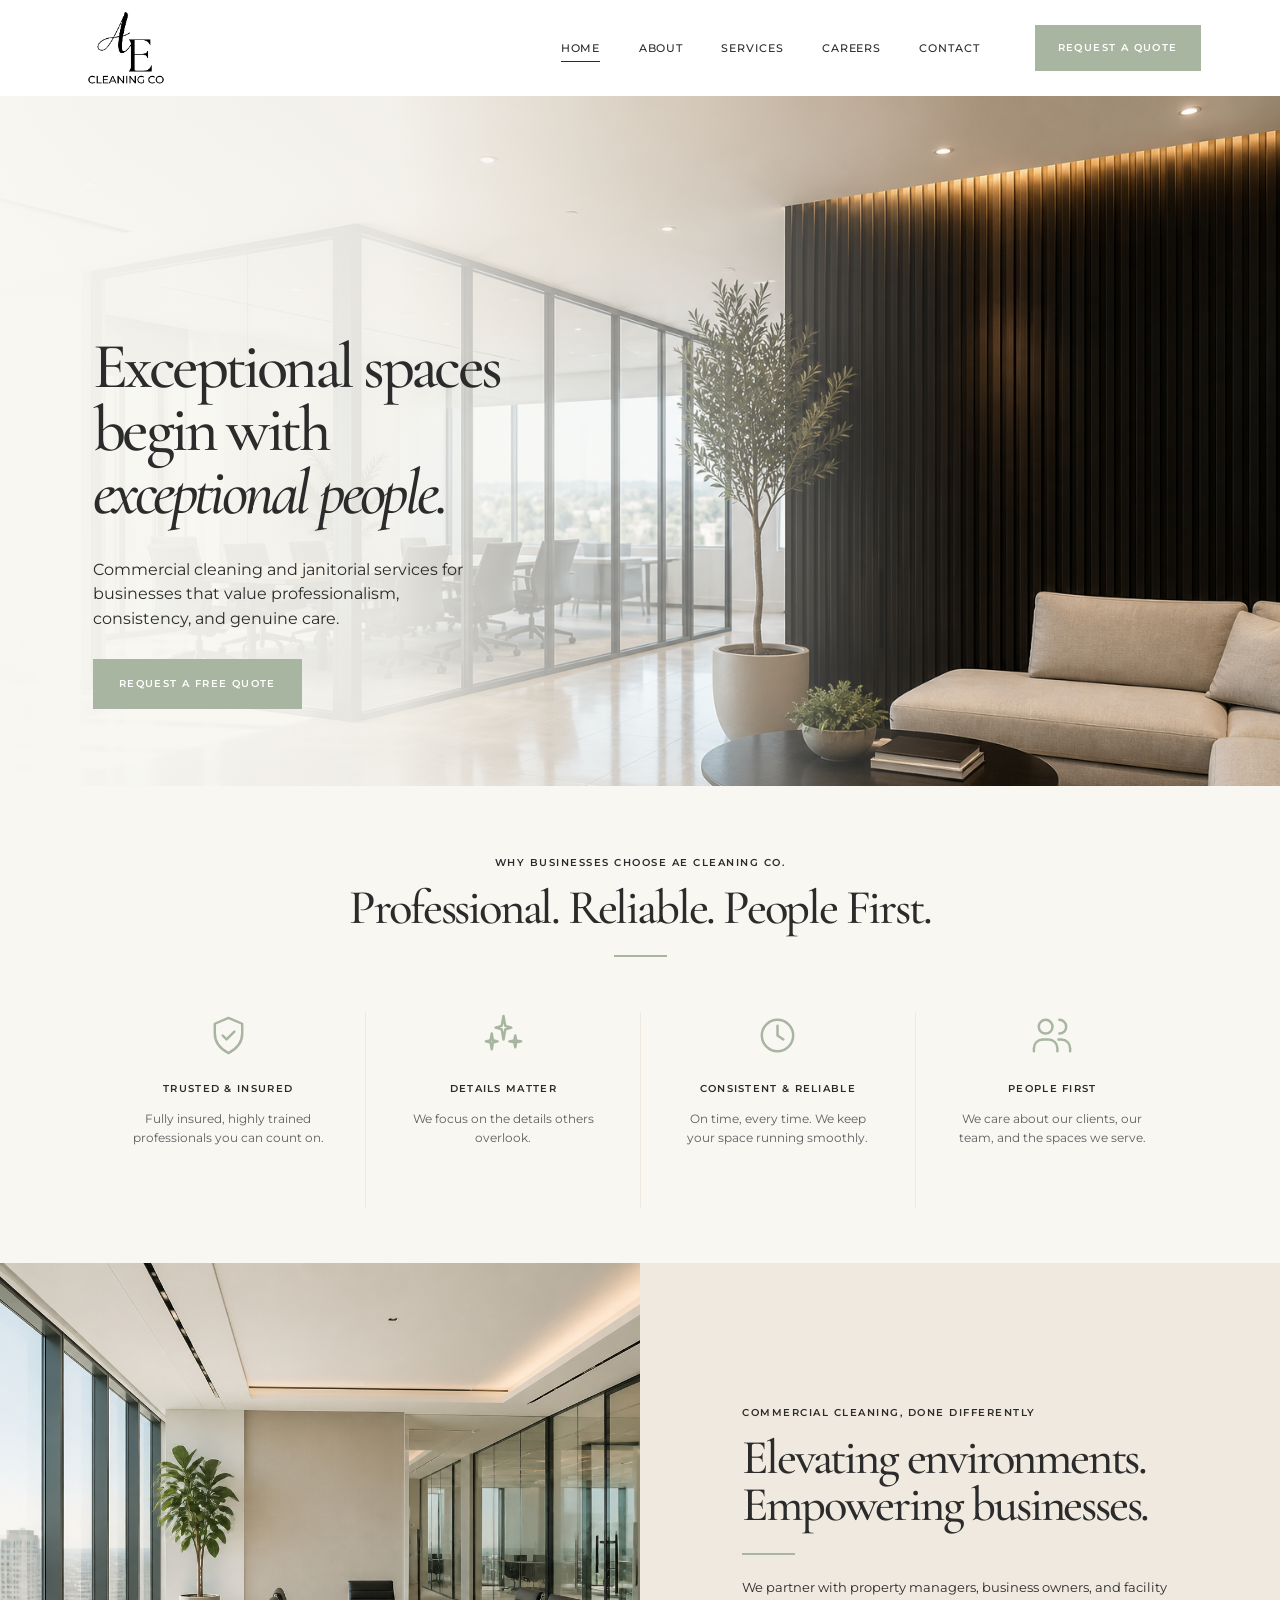
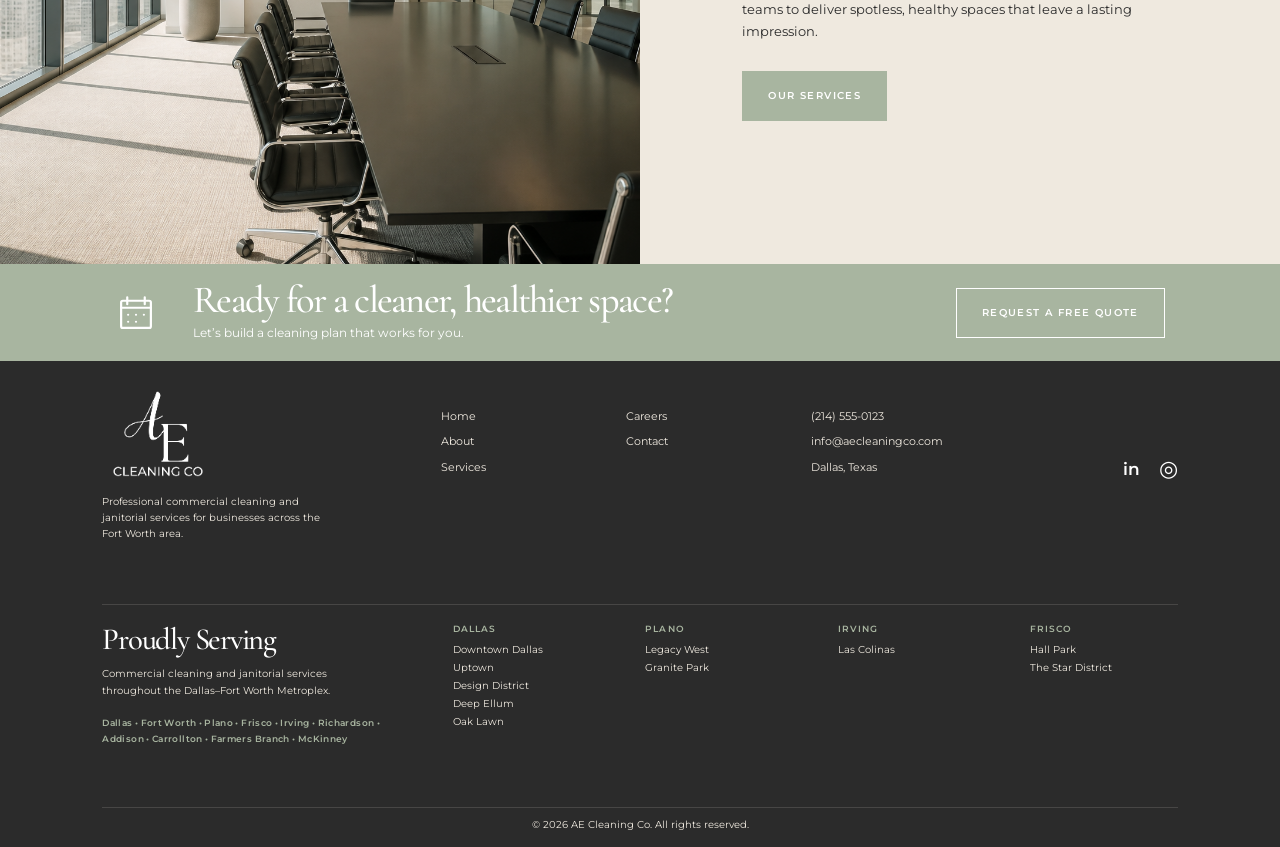
==== commit 0641c3a0: "Refine AE Cleaning Co. website" ====
--- a/index.html
+++ b/index.html
@@ -13,8 +13,7 @@
   <body>
     <header class="site-header">
       <a class="brand" href="index.html" aria-label="AE Cleaning Co. home">
-        <span class="brand-mark">AE</span>
-        <span class="brand-name">Cleaning Co.</span>
+        <img class="brand-logo" src="ae-cleaning-logo.png" alt="" />
       </a>
       <button class="menu-toggle" aria-label="Open menu" aria-expanded="false">Menu</button>
       <nav aria-label="Primary navigation">
@@ -33,7 +32,7 @@
         <div class="hero-shade" aria-hidden="true"></div>
         <div class="hero-copy">
           <h1 id="hero-heading">Exceptional spaces<br />begin with<br /><em>exceptional people.</em></h1>
-          <p>Commercial cleaning services for businesses that value professionalism, consistency, and genuine care.</p>
+          <p>Commercial cleaning and janitorial services for businesses that value professionalism, consistency, and genuine care.</p>
           <a class="button" href="contact.html">Request a free quote</a>
         </div>
       </section>
@@ -79,17 +78,6 @@
         </div>
       </section>
 
-      <section class="service-area" aria-labelledby="service-area-heading">
-        <p class="eyebrow" id="service-area-heading">Proudly serving Dallas &amp; surrounding areas</p>
-        <div class="client-list" aria-label="Commercial property partners">
-          <span>CBRE</span>
-          <span>Lincoln<br />Property<br />Company</span>
-          <span>JLL</span>
-          <span>Cushman &amp;<br />Wakefield</span>
-          <span>Stream</span>
-        </div>
-      </section>
-
       <section class="cta" aria-labelledby="cta-heading">
         <svg class="cta-icon" viewBox="0 0 24 24" aria-hidden="true"><rect x="3.5" y="5" width="17" height="15.5" rx="1" /><path d="M7 3v4M17 3v4M3.5 9h17M7.5 13h.01M12 13h.01M16.5 13h.01M7.5 17h.01M12 17h.01" /></svg>
         <div>
@@ -103,8 +91,7 @@
     <footer>
       <div class="footer-brand">
         <a class="brand" href="index.html" aria-label="AE Cleaning Co. home">
-          <span class="brand-mark">AE</span>
-          <span class="brand-name">Cleaning Co.</span>
+          <img class="brand-logo" src="ae-cleaning-logo.png" alt="" />
         </a>
         <p>Professional commercial cleaning and janitorial services for businesses across the Fort Worth area.</p>
       </div>
@@ -119,13 +106,26 @@
       </div>
       <address>
         <a href="tel:+12145550123">(214) 555-0123</a>
-        <a href="mailto:hello@aecleaningco.com">hello@aecleaningco.com</a>
+        <a href="mailto:info@aecleaningco.com">info@aecleaningco.com</a>
         <span>Dallas, Texas</span>
       </address>
       <div class="socials" aria-label="Social media">
         <span aria-label="LinkedIn">in</span>
         <span aria-label="Instagram">◎</span>
       </div>
+      <section class="footer-service-area" aria-labelledby="serving-heading">
+        <div class="footer-service-copy">
+          <h2 id="serving-heading">Proudly Serving</h2>
+          <p>Commercial cleaning and janitorial services throughout the Dallas–Fort Worth Metroplex.</p>
+          <p class="footer-city-list">Dallas • Fort Worth • Plano • Frisco • Irving • Richardson • Addison • Carrollton • Farmers Branch • McKinney</p>
+        </div>
+        <div class="footer-service-neighborhoods">
+          <section><h3>Dallas</h3><p>Downtown Dallas<br />Uptown<br />Design District<br />Deep Ellum<br />Oak Lawn</p></section>
+          <section><h3>Plano</h3><p>Legacy West<br />Granite Park</p></section>
+          <section><h3>Irving</h3><p>Las Colinas</p></section>
+          <section><h3>Frisco</h3><p>Hall Park<br />The Star District</p></section>
+        </div>
+      </section>
       <small>© 2026 AE Cleaning Co. All rights reserved.</small>
     </footer>
 
--- a/styles.css
+++ b/styles.css
@@ -52,28 +52,18 @@
 
 .brand {
   display: inline-flex;
-  flex-direction: column;
   align-items: center;
   flex: 0 0 auto;
-  color: var(--heading);
   line-height: 1;
-  text-transform: uppercase;
-}
-
-.brand-mark {
+}
+
+.brand-logo {
   display: block;
-  margin-left: -.14em;
-  font-family: "Cormorant Garamond", serif;
-  font-size: 4.1rem;
-  font-weight: 500;
-  letter-spacing: -.22em;
-}
-
-.brand-name {
-  margin-top: 2px;
-  font-size: 9px;
-  font-weight: 600;
-  letter-spacing: .18em;
+  width: 94px;
+  height: 66px;
+  object-fit: contain;
+  transform: scale(3);
+  transform-origin: center;
 }
 
 .site-header nav {
@@ -177,7 +167,7 @@
   line-height: 1.55;
 }
 
-.value-section { padding: clamp(70px, 8.5vw, 130px) clamp(24px, 7.1vw, 118px) clamp(58px, 6.6vw, 104px); background: var(--background); }
+.value-section { padding: clamp(46px, 5.5vw, 84px) clamp(24px, 7.1vw, 118px) clamp(38px, 4.3vw, 68px); background: var(--background); }
 
 .section-intro { text-align: center; }
 
@@ -202,7 +192,7 @@
   display: grid;
   grid-template-columns: repeat(4, 1fr);
   max-width: 1160px;
-  margin: clamp(52px, 6.6vw, 92px) auto 0;
+  margin: clamp(34px, 4.3vw, 60px) auto 0;
 }
 
 .value-grid article {
@@ -237,45 +227,20 @@
   flex-direction: column;
   align-items: flex-start;
   justify-content: center;
-  padding: clamp(58px, 8.5vw, 146px) clamp(30px, 8vw, 138px);
+  padding: clamp(38px, 5.5vw, 95px) clamp(30px, 8vw, 138px);
 }
 
 .editorial-copy .rule { margin: 25px 0 21px; }
 
 .editorial-copy > p:not(.eyebrow) { max-width: 440px; margin: 0 0 29px; color: var(--heading); font-size: 13px; line-height: 1.7; }
-
-.service-area { padding: 29px clamp(24px, 6vw, 100px) 33px; background: var(--white); text-align: center; }
-.service-area .eyebrow { margin-bottom: 19px; }
-
-.client-list { display: grid; grid-template-columns: repeat(5, 1fr); max-width: 1200px; margin: auto; }
-
-.client-list span {
-  display: flex;
-  align-items: center;
-  justify-content: center;
-  min-height: 47px;
-  padding: 0 18px;
-  color: var(--body);
-  font-size: clamp(13px, 1.65vw, 23px);
-  font-weight: 600;
-  letter-spacing: -.04em;
-  line-height: .93;
-  opacity: .56;
-  text-transform: uppercase;
-}
-
-.client-list span + span { border-left: 1px solid var(--secondary); }
-.client-list span:nth-child(2) { font-family: "Cormorant Garamond", serif; font-size: clamp(15px, 1.7vw, 24px); font-weight: 500; letter-spacing: -.035em; text-transform: none; }
-.client-list span:nth-child(4) { font-size: clamp(10px, 1.3vw, 17px); letter-spacing: .035em; }
-.client-list span:nth-child(5) { font-weight: 400; letter-spacing: .2em; }
 
 .cta {
   display: grid;
   grid-template-columns: auto 1fr auto;
   align-items: center;
   gap: clamp(20px, 2.8vw, 42px);
-  min-height: 128px;
-  padding: 26px clamp(24px, 9vw, 150px);
+  min-height: 88px;
+  padding: 18px clamp(24px, 9vw, 150px);
   background: var(--accent);
   color: var(--white);
 }
@@ -292,15 +257,14 @@
   display: grid;
   grid-template-columns: 1.55fr .72fr .72fr 1.4fr auto;
   gap: clamp(24px, 4vw, 74px);
-  padding: 52px clamp(24px, 8vw, 136px) 20px;
+  padding: 34px clamp(24px, 8vw, 136px) 13px;
   background: var(--heading);
   color: var(--secondary);
   font-size: 11px;
 }
 
-footer .brand { align-items: flex-start; color: var(--white); }
-footer .brand-mark { font-size: 4.4rem; }
-footer .brand-name { color: var(--white); }
+footer .brand { align-items: flex-start; }
+footer .brand-logo { width: 112px; height: 78px; filter: invert(1); transform: scale(3); }
 .footer-brand p { max-width: 225px; margin: 16px 0 0; color: var(--secondary); font-size: 10px; line-height: 1.6; }
 
 .footer-links,
@@ -312,7 +276,16 @@
 .socials { display: flex; align-items: center; gap: 19px; align-self: center; color: var(--white); font-size: 17px; font-weight: 600; }
 .socials span:last-child { font-size: 22px; font-weight: 400; }
 
-footer small { grid-column: 1 / -1; margin-top: 14px; padding-top: 14px; border-top: 1px solid rgb(239 233 223 / .14); color: var(--secondary); font-size: 10px; text-align: center; }
+.footer-service-area { display: grid; grid-column: 1 / -1; grid-template-columns: minmax(210px, .85fr) minmax(0, 2.15fr); grid-template-areas: "copy neighborhoods"; gap: clamp(30px, 5vw, 84px); margin-top: 10px; padding-top: 20px; border-top: 1px solid rgb(239 233 223 / .14); }
+.footer-service-copy { grid-area: copy; }
+.footer-service-copy h2 { margin: 0 0 10px; color: var(--white); font-family: "Cormorant Garamond", serif; font-size: clamp(1.85rem, 2.4vw, 2.6rem); font-weight: 500; letter-spacing: -.04em; line-height: 1; }
+.footer-service-copy p { max-width: 335px; margin: 0; color: var(--secondary); font-size: 10px; line-height: 1.7; }
+.footer-service-copy .footer-city-list { margin-top: 16px; color: var(--accent); font-size: 9px; font-weight: 600; letter-spacing: .04em; line-height: 1.75; }
+.footer-service-neighborhoods { display: grid; grid-area: neighborhoods; grid-template-columns: repeat(4, minmax(0, 1fr)); gap: 24px clamp(22px, 3.5vw, 58px); }
+.footer-service-neighborhoods h3 { margin: 0 0 8px; color: var(--accent); font-family: "Montserrat", sans-serif; font-size: 9px; font-weight: 600; letter-spacing: .12em; text-transform: uppercase; }
+.footer-service-neighborhoods p { margin: 0; color: var(--secondary); font-size: 10px; line-height: 1.8; }
+
+footer small { grid-column: 1 / -1; margin-top: 9px; padding-top: 9px; border-top: 1px solid rgb(239 233 223 / .14); color: var(--secondary); font-size: 10px; text-align: center; }
 
 @media (max-width: 900px) {
   .site-header { gap: 22px; }
@@ -323,12 +296,13 @@
   footer { grid-template-columns: 1.6fr 1fr 1fr; }
   footer address { grid-column: 2 / 4; }
   .socials { grid-column: 3; grid-row: 1; }
+  .footer-service-area { grid-template-columns: 1fr; grid-template-areas: "copy" "neighborhoods"; gap: 28px; }
+  .footer-service-neighborhoods { grid-template-columns: repeat(2, minmax(0, 1fr)); }
 }
 
 @media (max-width: 700px) {
   .site-header { min-height: 83px; padding: 10px 24px; justify-content: space-between; }
-  .brand-mark { font-size: 3.4rem; }
-  .brand-name { font-size: 8px; }
+  .brand-logo { width: 80px; height: 58px; transform: scale(2.7); }
   .site-header nav,
   .site-header > .button { display: none; }
   .menu-toggle { display: block; padding: 8px 0; border: 0; background: transparent; color: var(--heading); font-family: "Montserrat", sans-serif; font-size: 10px; font-weight: 600; letter-spacing: .14em; text-transform: uppercase; }
@@ -340,16 +314,14 @@
   .hero-shade { background: linear-gradient(90deg, rgb(248 247 242 / .96) 0%, rgb(248 247 242 / .76) 64%, rgb(248 247 242 / .11) 100%); }
   .hero-copy { width: min(495px, calc(100% - 48px)); margin-left: 24px; padding: 42px 0; }
   .hero-copy p { max-width: 330px; margin: 26px 0 25px; }
-  .value-section { padding-top: 70px; }
+  .value-section { padding-top: 46px; }
   .value-grid { grid-template-columns: repeat(2, 1fr); row-gap: 44px; }
   .value-grid article { min-height: auto; }
   .value-grid article:nth-child(3) { border-left: 0; }
   .editorial-section { grid-template-columns: 1fr; }
   .editorial-section > img { height: min(69vw, 490px); }
-  .editorial-copy { padding: 65px 10%; }
-  .client-list { grid-template-columns: repeat(3, 1fr); row-gap: 19px; }
-  .client-list span:nth-child(4) { border-left: 0; }
-  .cta { grid-template-columns: auto 1fr; padding-block: 34px; }
+  .editorial-copy { padding: 42px 10%; }
+  .cta { grid-template-columns: auto 1fr; padding-block: 22px; }
   .cta .button { grid-column: 1 / -1; width: 100%; }
   footer { grid-template-columns: 1fr 1fr; gap: 28px; }
   .footer-brand { grid-column: 1 / -1; }
@@ -363,11 +335,9 @@
   .value-grid { grid-template-columns: 1fr; max-width: 300px; }
   .value-grid article + article { border-top: 1px solid var(--secondary); border-left: 0; padding-top: 38px; }
   .value-grid article:nth-child(3) { border-top: 1px solid var(--secondary); }
-  .client-list { grid-template-columns: repeat(2, 1fr); }
-  .client-list span:nth-child(3) { border-left: 0; }
-  .client-list span { padding: 8px 10px; }
   .cta { grid-template-columns: 1fr; }
   .cta-icon { display: none; }
   footer { grid-template-columns: 1fr; }
   .socials { grid-column: auto; grid-row: auto; justify-self: start; }
-}
+  .footer-service-neighborhoods { grid-template-columns: 1fr; }
+}
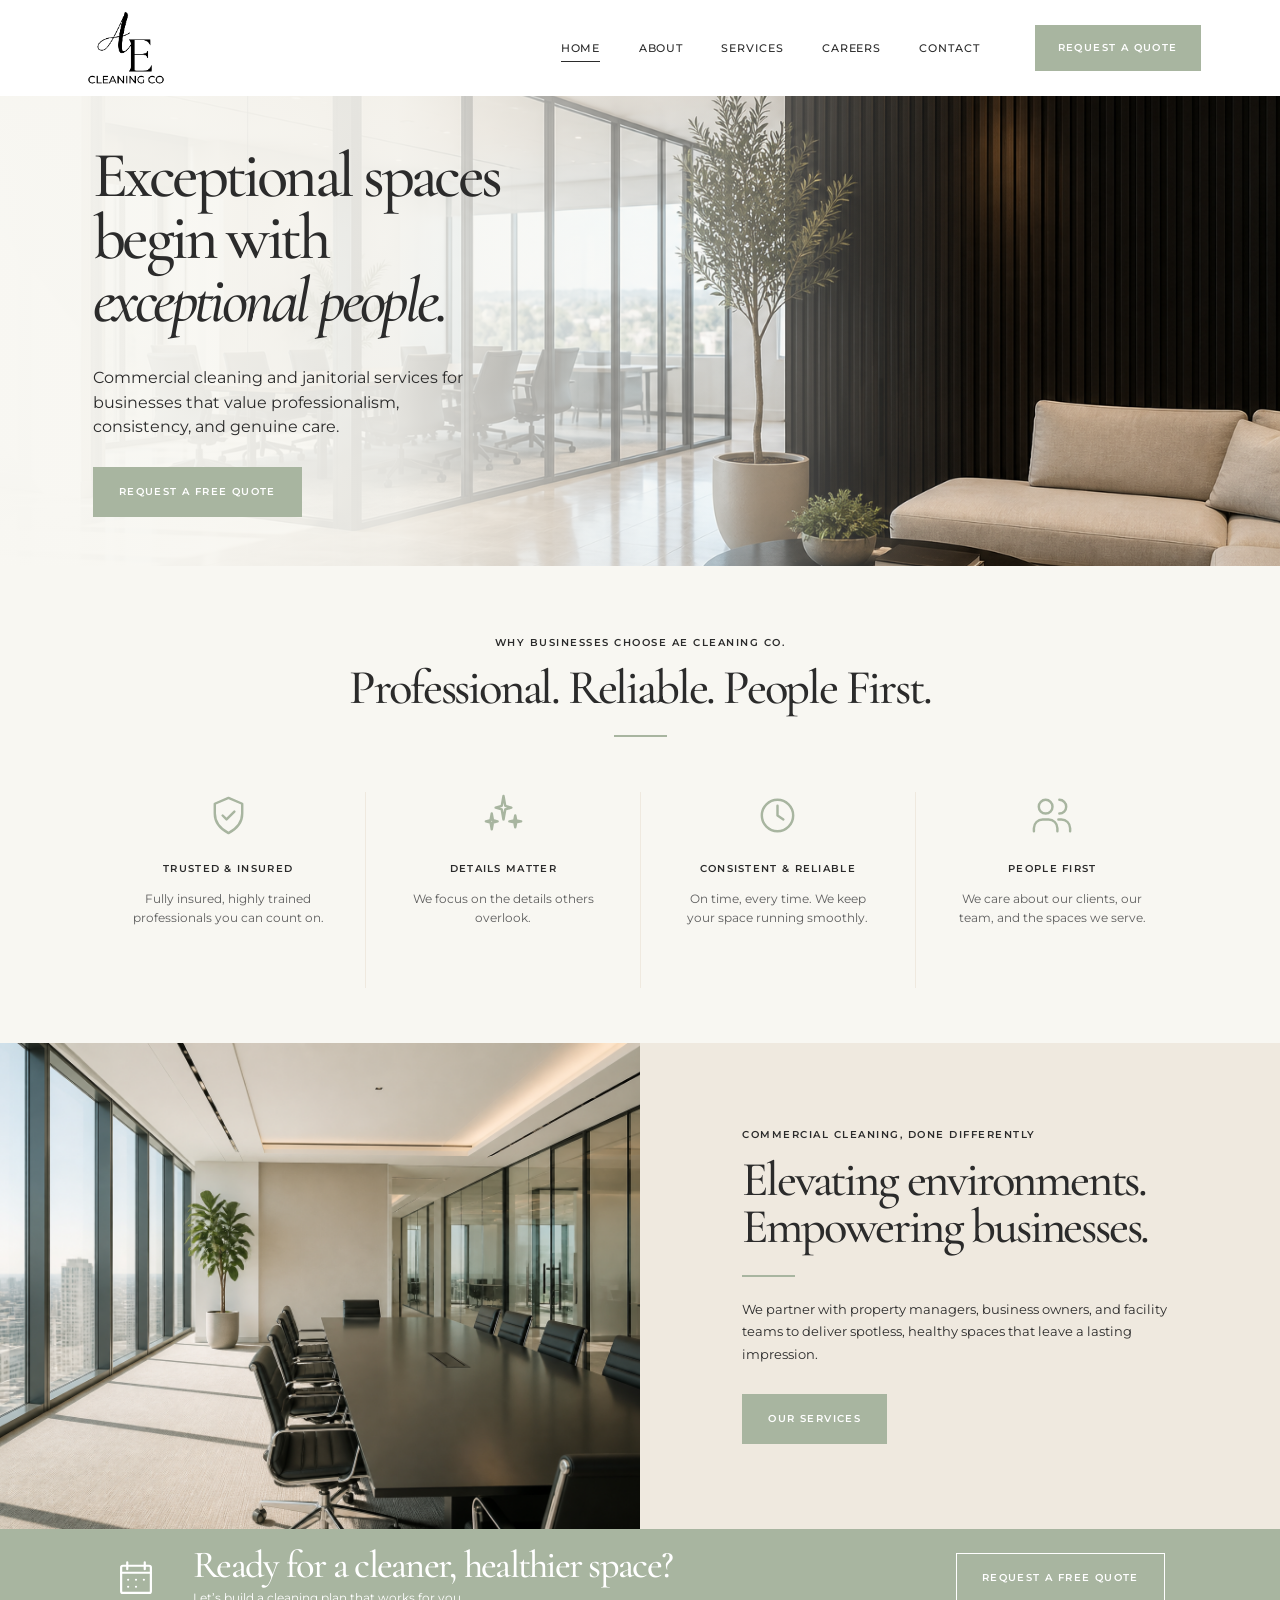
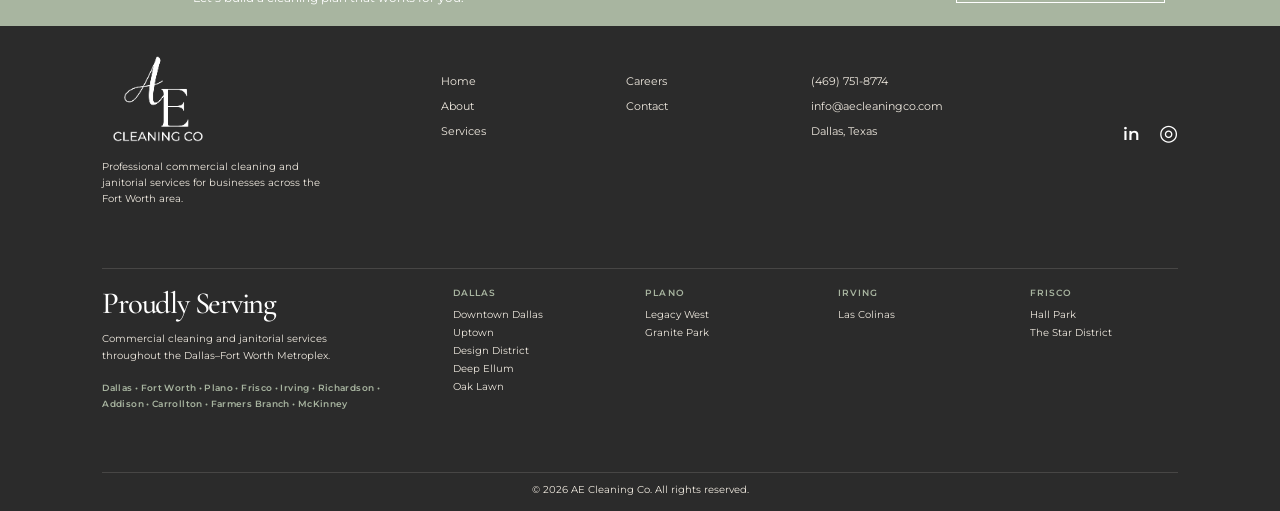
==== commit a057b64c: "Polish homepage layout and contact links" ====
--- a/index.html
+++ b/index.html
@@ -5,6 +5,7 @@
     <meta name="viewport" content="width=device-width, initial-scale=1.0" />
     <meta name="description" content="Commercial Cleaning and janitorial services for professional business spaces." />
     <title>Commercial Cleaning | AE Cleaning Co.</title>
+    <link rel="icon" type="image/png" sizes="512x512" href="favicon.png" />
     <link rel="preconnect" href="https://fonts.googleapis.com" />
     <link rel="preconnect" href="https://fonts.gstatic.com" crossorigin />
     <link href="https://fonts.googleapis.com/css2?family=Cormorant+Garamond:ital,wght@0,500;0,600;1,500;1,600&family=Montserrat:wght@400;500;600;700&display=swap" rel="stylesheet" />
@@ -105,13 +106,13 @@
         <a href="contact.html">Contact</a>
       </div>
       <address>
-        <a href="tel:+12145550123">(214) 555-0123</a>
+        <a href="tel:+14697518774">(469) 751-8774</a>
         <a href="mailto:info@aecleaningco.com">info@aecleaningco.com</a>
         <span>Dallas, Texas</span>
       </address>
       <div class="socials" aria-label="Social media">
         <span aria-label="LinkedIn">in</span>
-        <span aria-label="Instagram">◎</span>
+        <a class="social-icon" href="https://www.instagram.com/ae.cleaningco/" aria-label="Instagram: @ae.cleaningco" target="_blank" rel="noopener noreferrer">◎</a>
       </div>
       <section class="footer-service-area" aria-labelledby="serving-heading">
         <div class="footer-service-copy">
--- a/styles.css
+++ b/styles.css
@@ -136,7 +136,8 @@
 .hero {
   position: relative;
   display: grid;
-  height: min(63vw, 690px);
+  grid-template-rows: minmax(0, 1fr);
+  height: clamp(410px, 45vw, 470px);
   overflow: hidden;
   isolation: isolate;
 }
@@ -220,7 +221,7 @@
 
 .editorial-section { display: grid; grid-template-columns: 1fr 1fr; background: var(--secondary); }
 
-.editorial-section > img { width: 100%; height: clamp(420px, 47vw, 625px); object-fit: cover; object-position: center; }
+.editorial-section > img { width: 100%; height: clamp(380px, 38vw, 500px); object-fit: cover; object-position: center; }
 
 .editorial-copy {
   display: flex;
@@ -274,7 +275,7 @@
 footer a:hover { color: var(--accent); }
 
 .socials { display: flex; align-items: center; gap: 19px; align-self: center; color: var(--white); font-size: 17px; font-weight: 600; }
-.socials span:last-child { font-size: 22px; font-weight: 400; }
+.socials .social-icon { font-size: 22px; font-weight: 400; }
 
 .footer-service-area { display: grid; grid-column: 1 / -1; grid-template-columns: minmax(210px, .85fr) minmax(0, 2.15fr); grid-template-areas: "copy neighborhoods"; gap: clamp(30px, 5vw, 84px); margin-top: 10px; padding-top: 20px; border-top: 1px solid rgb(239 233 223 / .14); }
 .footer-service-copy { grid-area: copy; }
@@ -309,10 +310,10 @@
   .site-header.open nav { position: absolute; top: 83px; right: 0; left: 0; display: flex; flex-direction: column; align-items: stretch; gap: 0; padding: 10px 24px 16px; background: var(--white); box-shadow: 0 12px 22px rgb(43 43 43 / .12); }
   .site-header.open nav a { display: block; height: auto; padding: 11px 0; font-size: 10px; }
   .site-header.open nav a::after { right: auto; bottom: 6px; width: 26px; }
-  .hero { height: 625px; }
+  .hero { height: 400px; }
   .hero-image { object-position: 63% center; }
   .hero-shade { background: linear-gradient(90deg, rgb(248 247 242 / .96) 0%, rgb(248 247 242 / .76) 64%, rgb(248 247 242 / .11) 100%); }
-  .hero-copy { width: min(495px, calc(100% - 48px)); margin-left: 24px; padding: 42px 0; }
+  .hero-copy { width: min(495px, calc(100% - 48px)); margin-left: 24px; padding: 32px 0; }
   .hero-copy p { max-width: 330px; margin: 26px 0 25px; }
   .value-section { padding-top: 46px; }
   .value-grid { grid-template-columns: repeat(2, 1fr); row-gap: 44px; }
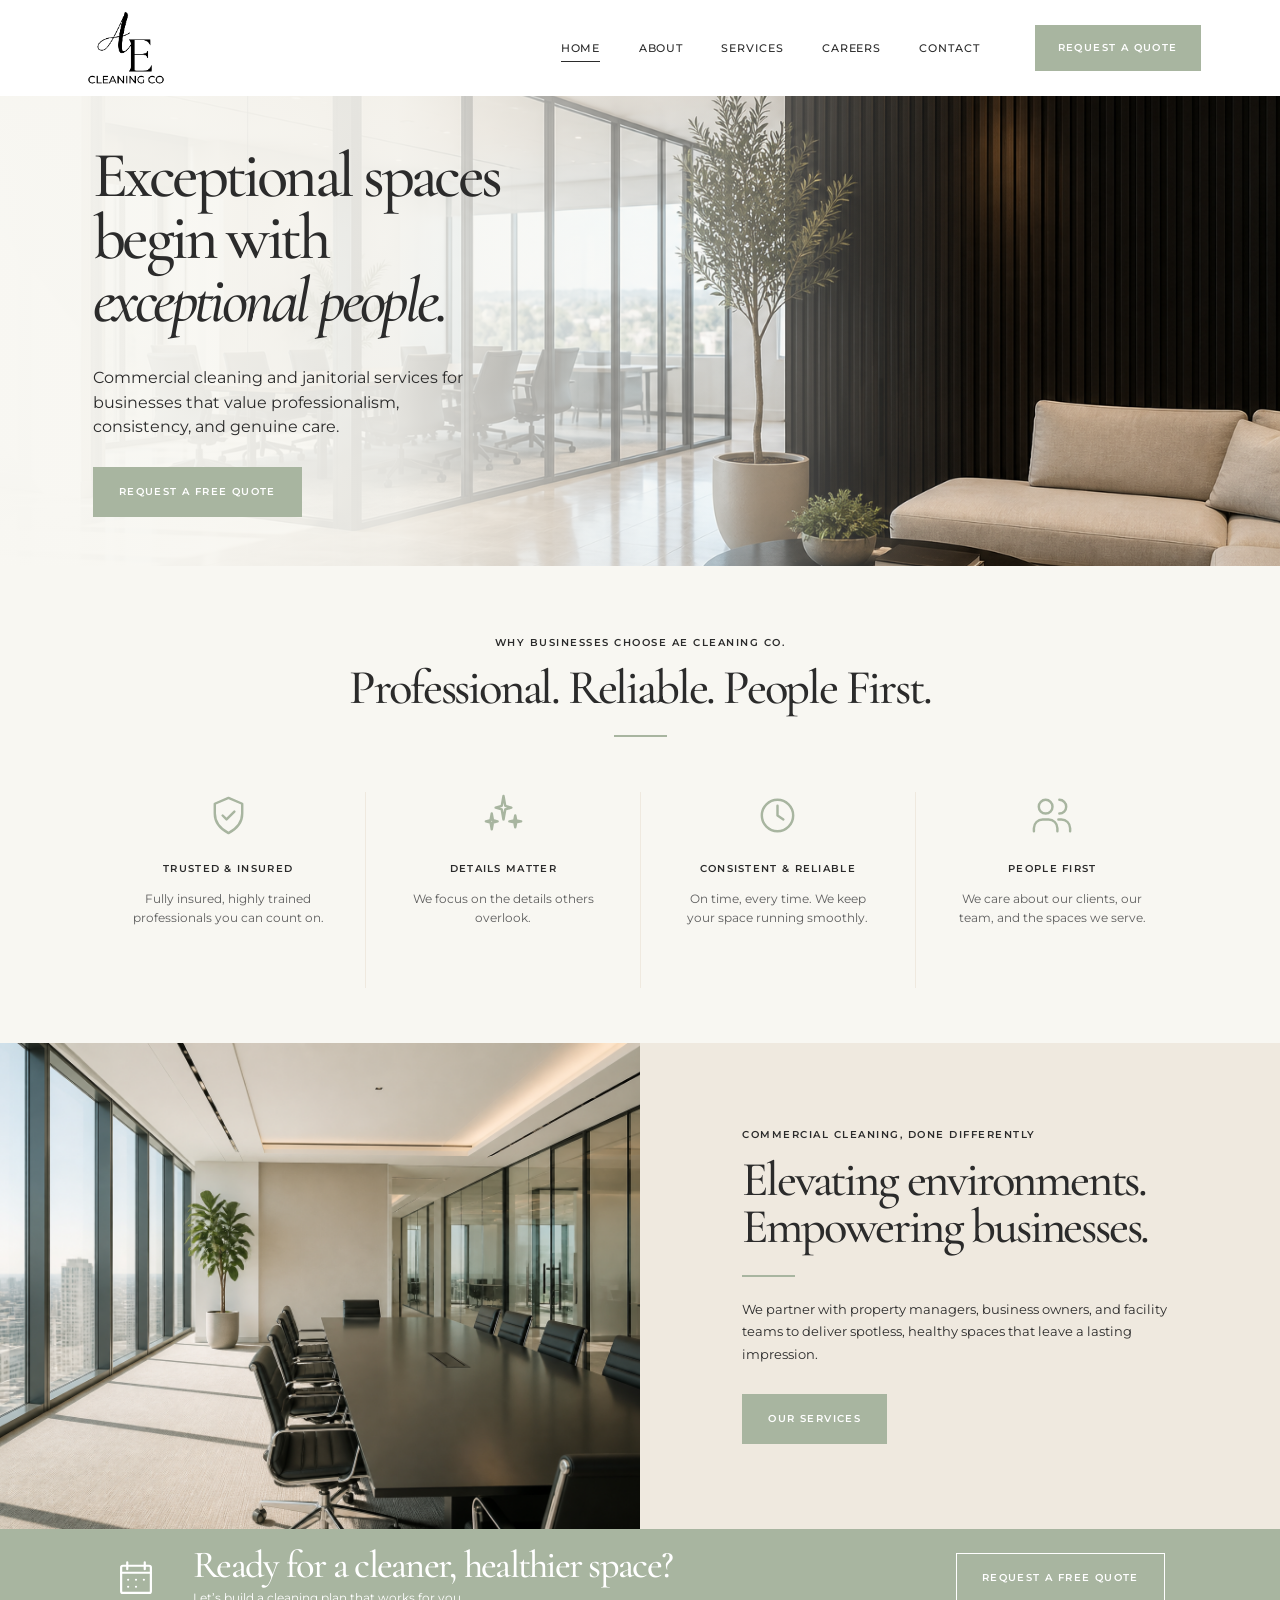
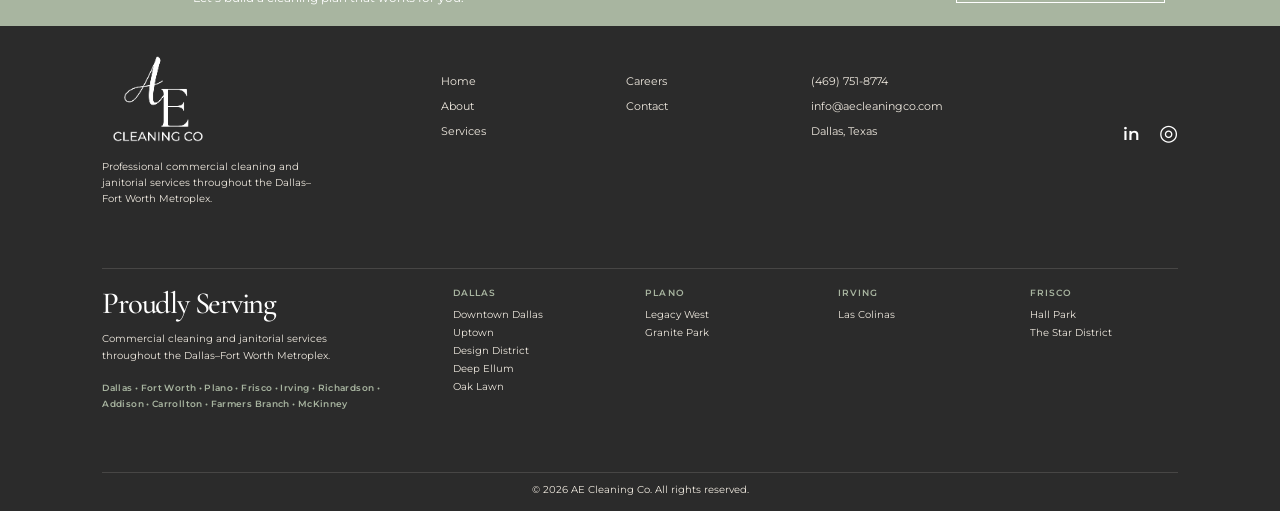
==== commit 72fbe776: "Optimize site SEO" ====
--- a/index.html
+++ b/index.html
@@ -3,8 +3,51 @@
   <head>
     <meta charset="UTF-8" />
     <meta name="viewport" content="width=device-width, initial-scale=1.0" />
-    <meta name="description" content="Commercial Cleaning and janitorial services for professional business spaces." />
-    <title>Commercial Cleaning | AE Cleaning Co.</title>
+    <meta name="description" content="24/7 commercial cleaning and janitorial services for business facilities across the Dallas–Fort Worth Metroplex." />
+    <title>Commercial Cleaning in Dallas–Fort Worth | AE Cleaning Co.</title>
+    <link rel="canonical" href="https://aecleaningco.com/" />
+    <script type="application/ld+json">
+      {
+        "@context": "https://schema.org",
+        "@type": "ProfessionalService",
+        "@id": "https://aecleaningco.com/#business",
+        "name": "AE Cleaning Co.",
+        "url": "https://aecleaningco.com/",
+        "logo": "https://aecleaningco.com/ae-cleaning-logo.png",
+        "image": "https://aecleaningco.com/hero-office.png",
+        "description": "24/7 commercial cleaning and janitorial services for businesses across the Dallas–Fort Worth Metroplex.",
+        "telephone": "+14697518774",
+        "email": "info@aecleaningco.com",
+        "sameAs": ["https://www.instagram.com/ae.cleaningco/"],
+        "serviceType": ["Commercial cleaning", "Janitorial services"],
+        "areaServed": [
+          { "@type": "AdministrativeArea", "name": "Dallas–Fort Worth Metroplex" },
+          { "@type": "City", "name": "Dallas" },
+          { "@type": "City", "name": "Fort Worth" },
+          { "@type": "City", "name": "Plano" },
+          { "@type": "City", "name": "Frisco" },
+          { "@type": "City", "name": "Irving" },
+          { "@type": "City", "name": "Richardson" },
+          { "@type": "City", "name": "Addison" },
+          { "@type": "City", "name": "Carrollton" },
+          { "@type": "City", "name": "Farmers Branch" },
+          { "@type": "City", "name": "McKinney" }
+        ],
+        "openingHoursSpecification": {
+          "@type": "OpeningHoursSpecification",
+          "dayOfWeek": ["Monday", "Tuesday", "Wednesday", "Thursday", "Friday", "Saturday", "Sunday"],
+          "opens": "00:00",
+          "closes": "23:59"
+        },
+        "contactPoint": {
+          "@type": "ContactPoint",
+          "telephone": "+14697518774",
+          "email": "info@aecleaningco.com",
+          "contactType": "customer service",
+          "availableLanguage": "English"
+        }
+      }
+    </script>
     <link rel="icon" type="image/png" sizes="512x512" href="favicon.png" />
     <link rel="preconnect" href="https://fonts.googleapis.com" />
     <link rel="preconnect" href="https://fonts.gstatic.com" crossorigin />
@@ -94,7 +137,7 @@
         <a class="brand" href="index.html" aria-label="AE Cleaning Co. home">
           <img class="brand-logo" src="ae-cleaning-logo.png" alt="" />
         </a>
-        <p>Professional commercial cleaning and janitorial services for businesses across the Fort Worth area.</p>
+        <p>Professional commercial cleaning and janitorial services throughout the Dallas–Fort Worth Metroplex.</p>
       </div>
       <div class="footer-links">
         <a href="index.html">Home</a>
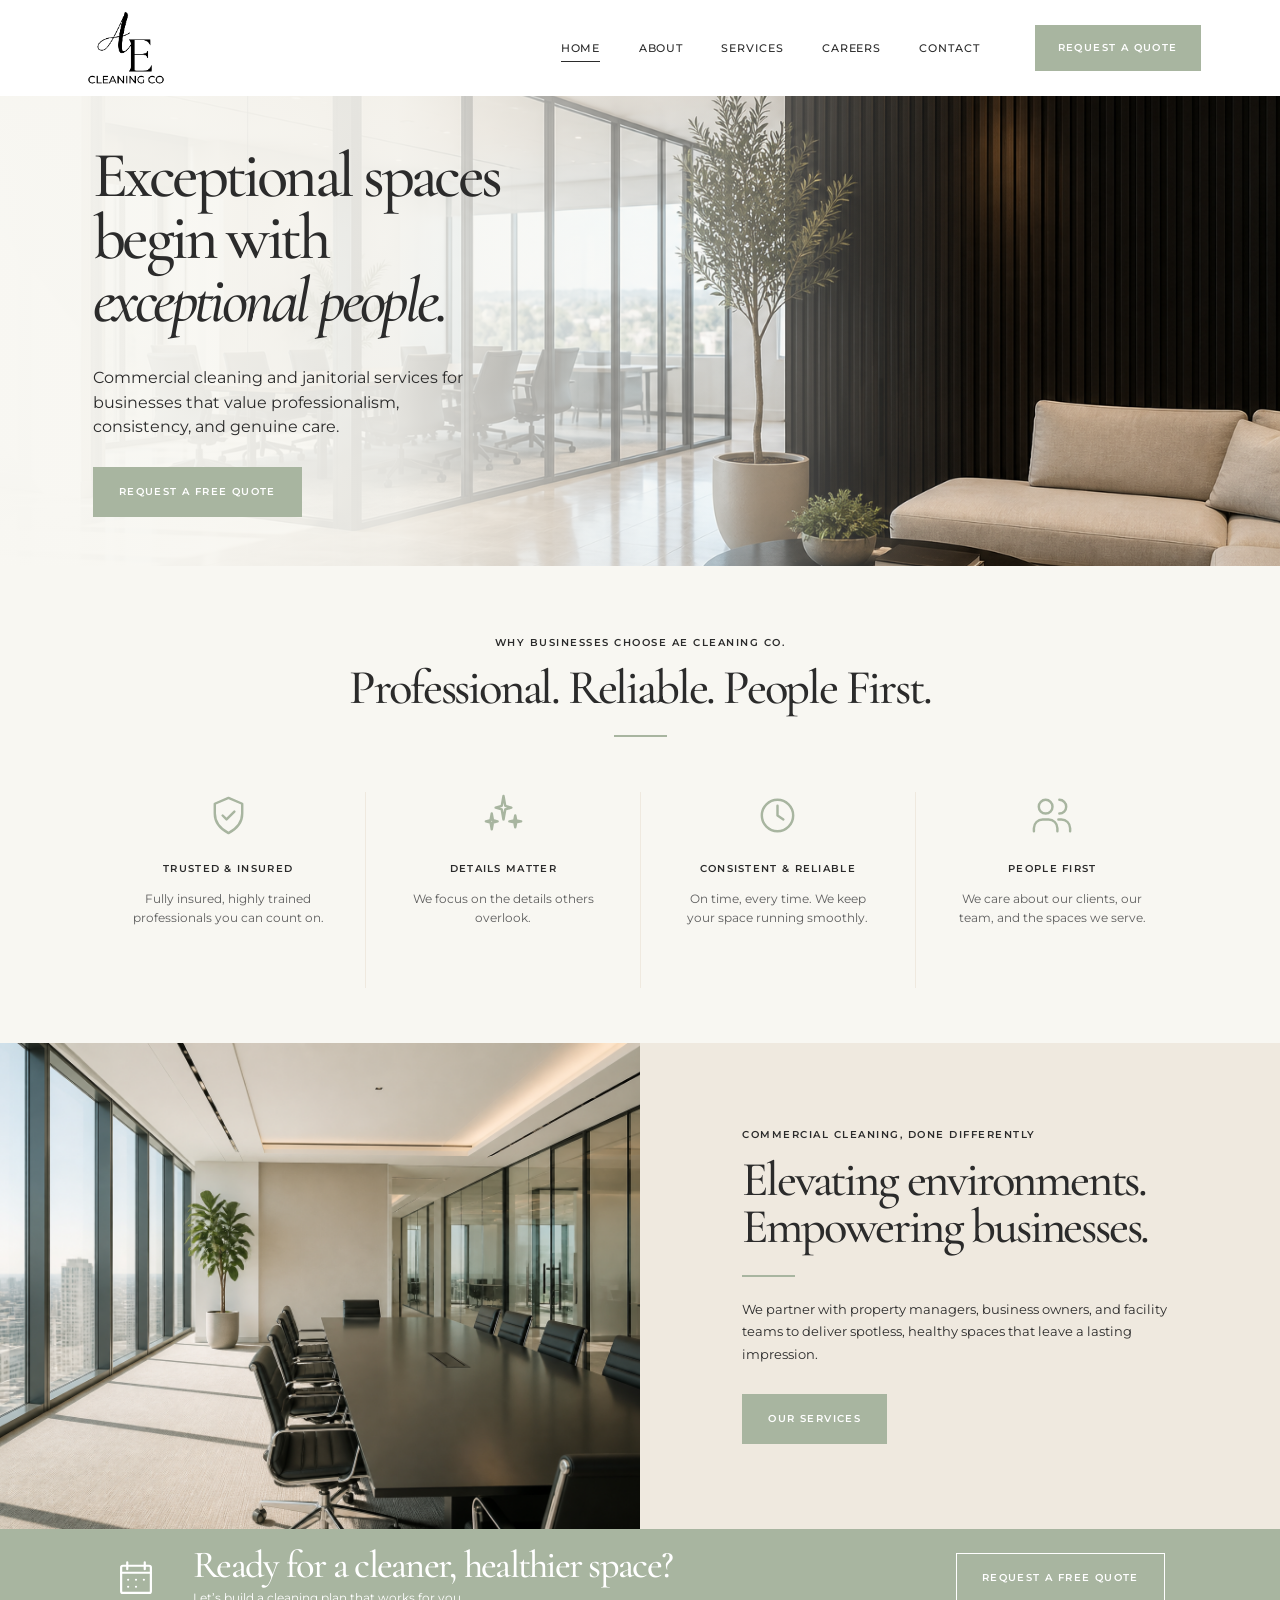
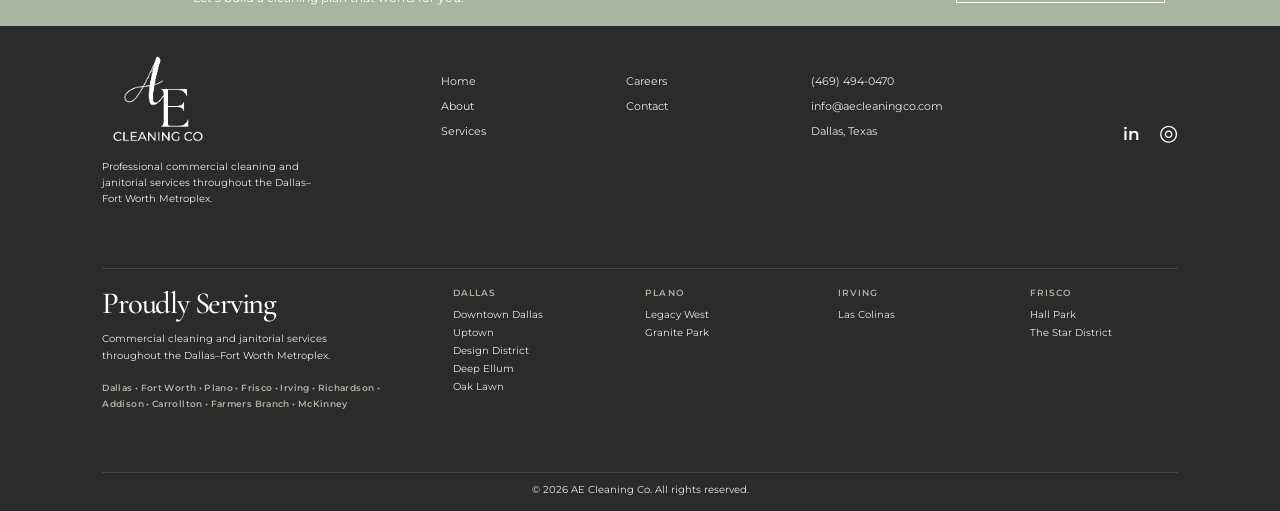
==== commit f673fbea: "Update business phone number" ====
--- a/index.html
+++ b/index.html
@@ -16,7 +16,7 @@
         "logo": "https://aecleaningco.com/ae-cleaning-logo.png",
         "image": "https://aecleaningco.com/hero-office.png",
         "description": "24/7 commercial cleaning and janitorial services for businesses across the Dallas–Fort Worth Metroplex.",
-        "telephone": "+14697518774",
+        "telephone": "+14694940470",
         "email": "info@aecleaningco.com",
         "sameAs": ["https://www.instagram.com/ae.cleaningco/"],
         "serviceType": ["Commercial cleaning", "Janitorial services"],
@@ -41,7 +41,7 @@
         },
         "contactPoint": {
           "@type": "ContactPoint",
-          "telephone": "+14697518774",
+          "telephone": "+14694940470",
           "email": "info@aecleaningco.com",
           "contactType": "customer service",
           "availableLanguage": "English"
@@ -149,7 +149,7 @@
         <a href="contact.html">Contact</a>
       </div>
       <address>
-        <a href="tel:+14697518774">(469) 751-8774</a>
+        <a href="tel:+14694940470">(469) 494-0470</a>
         <a href="mailto:info@aecleaningco.com">info@aecleaningco.com</a>
         <span>Dallas, Texas</span>
       </address>
